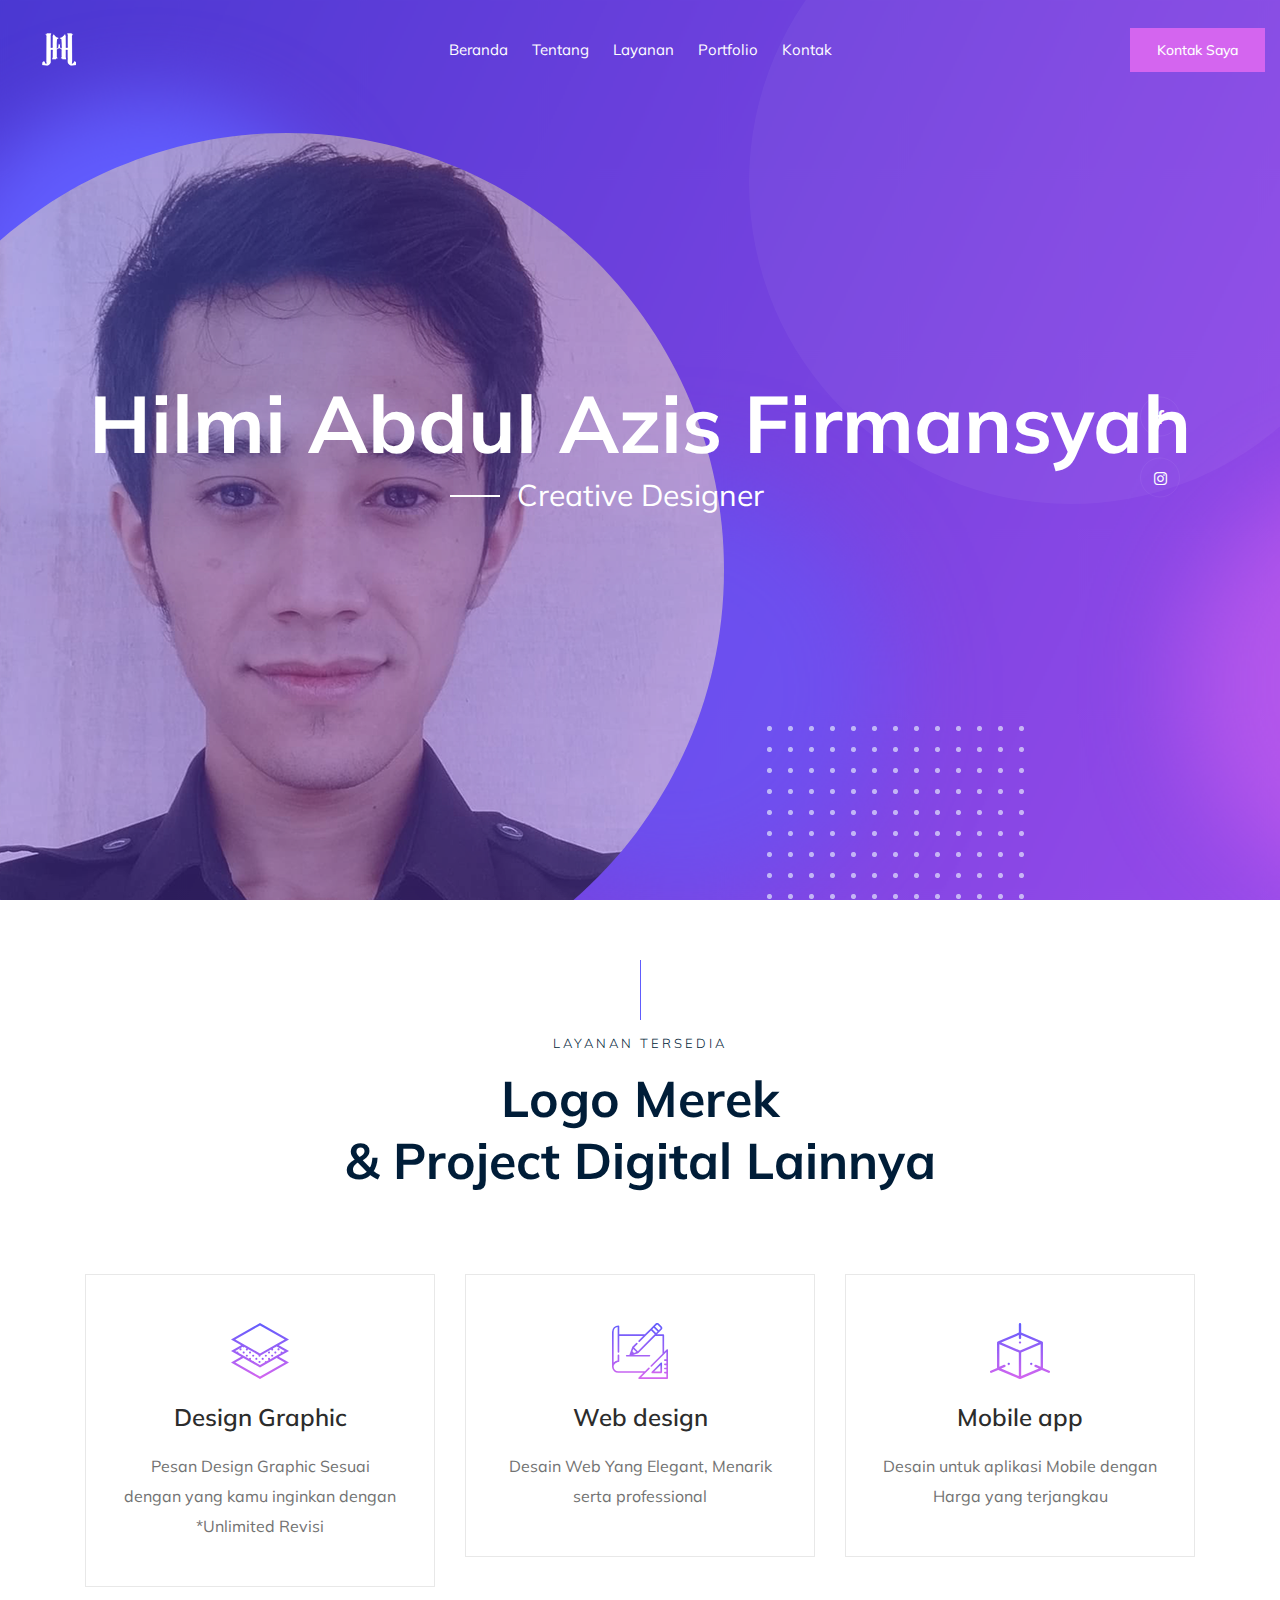
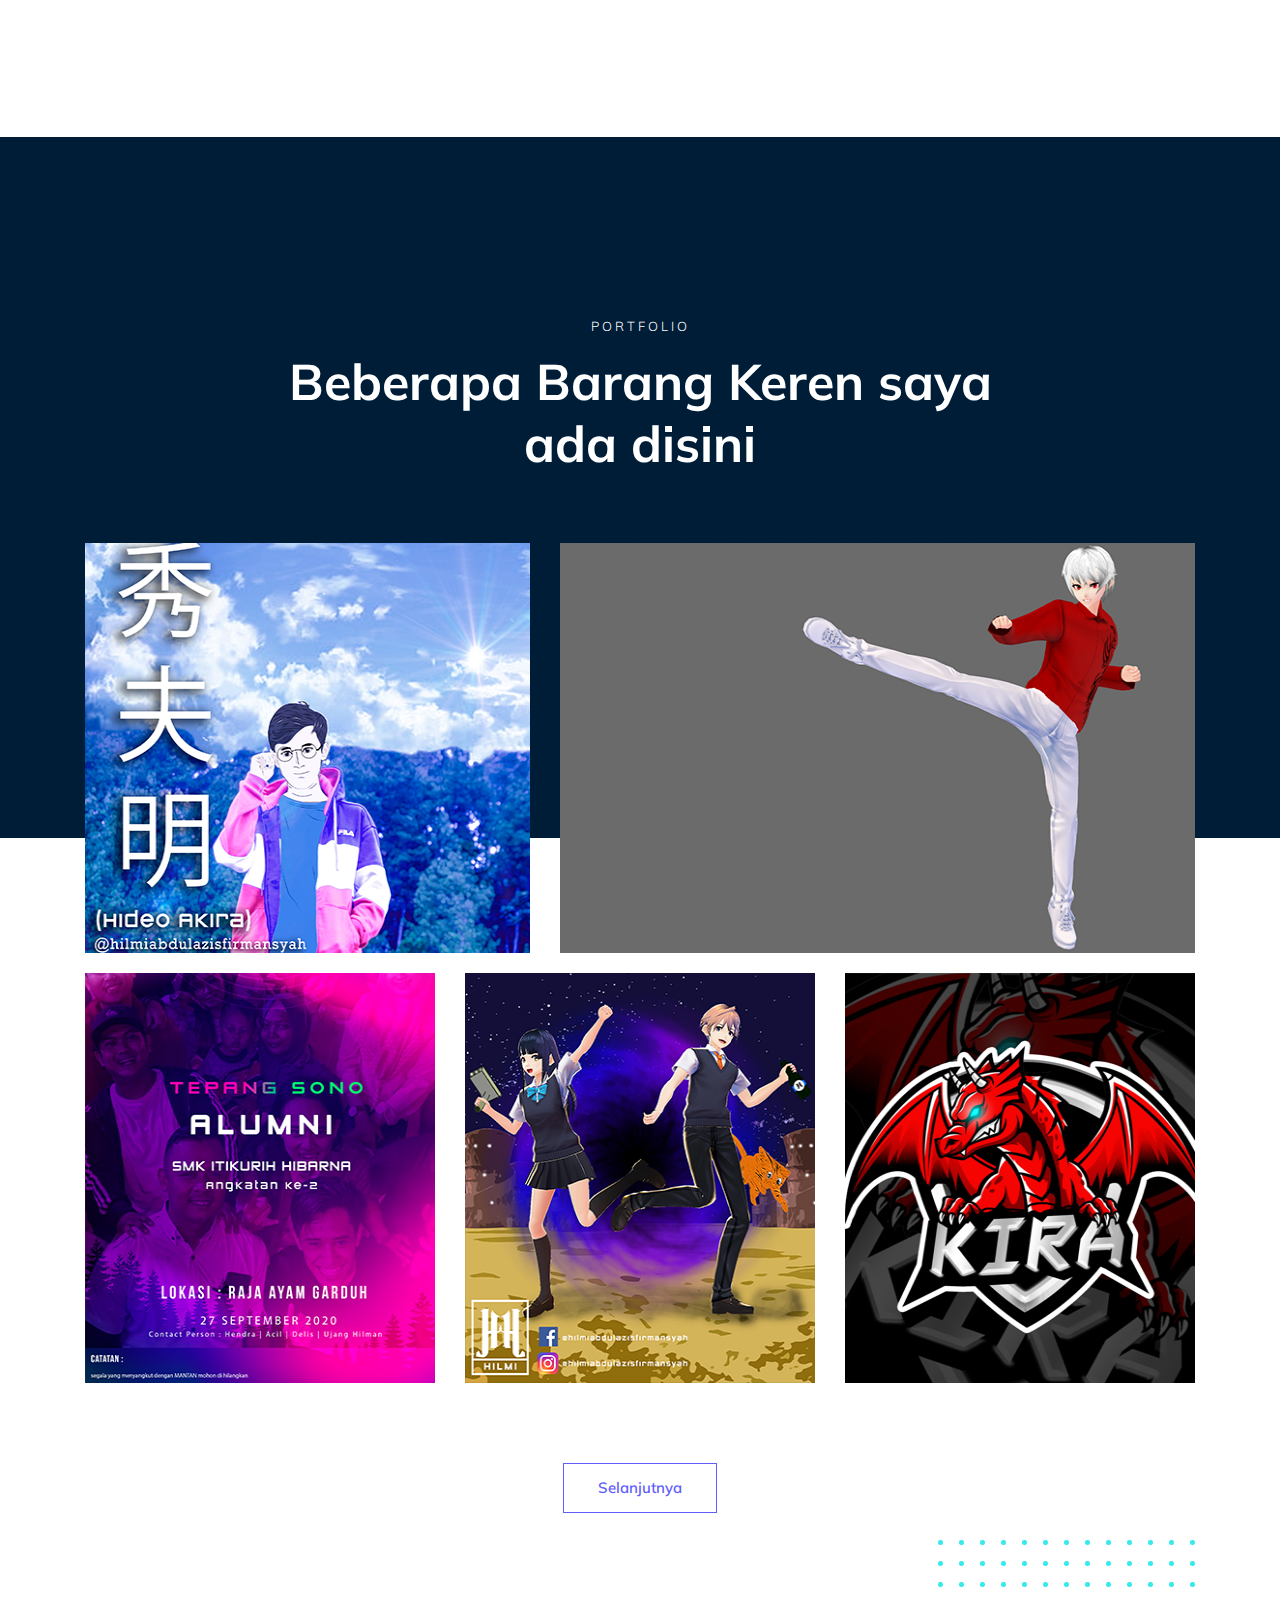
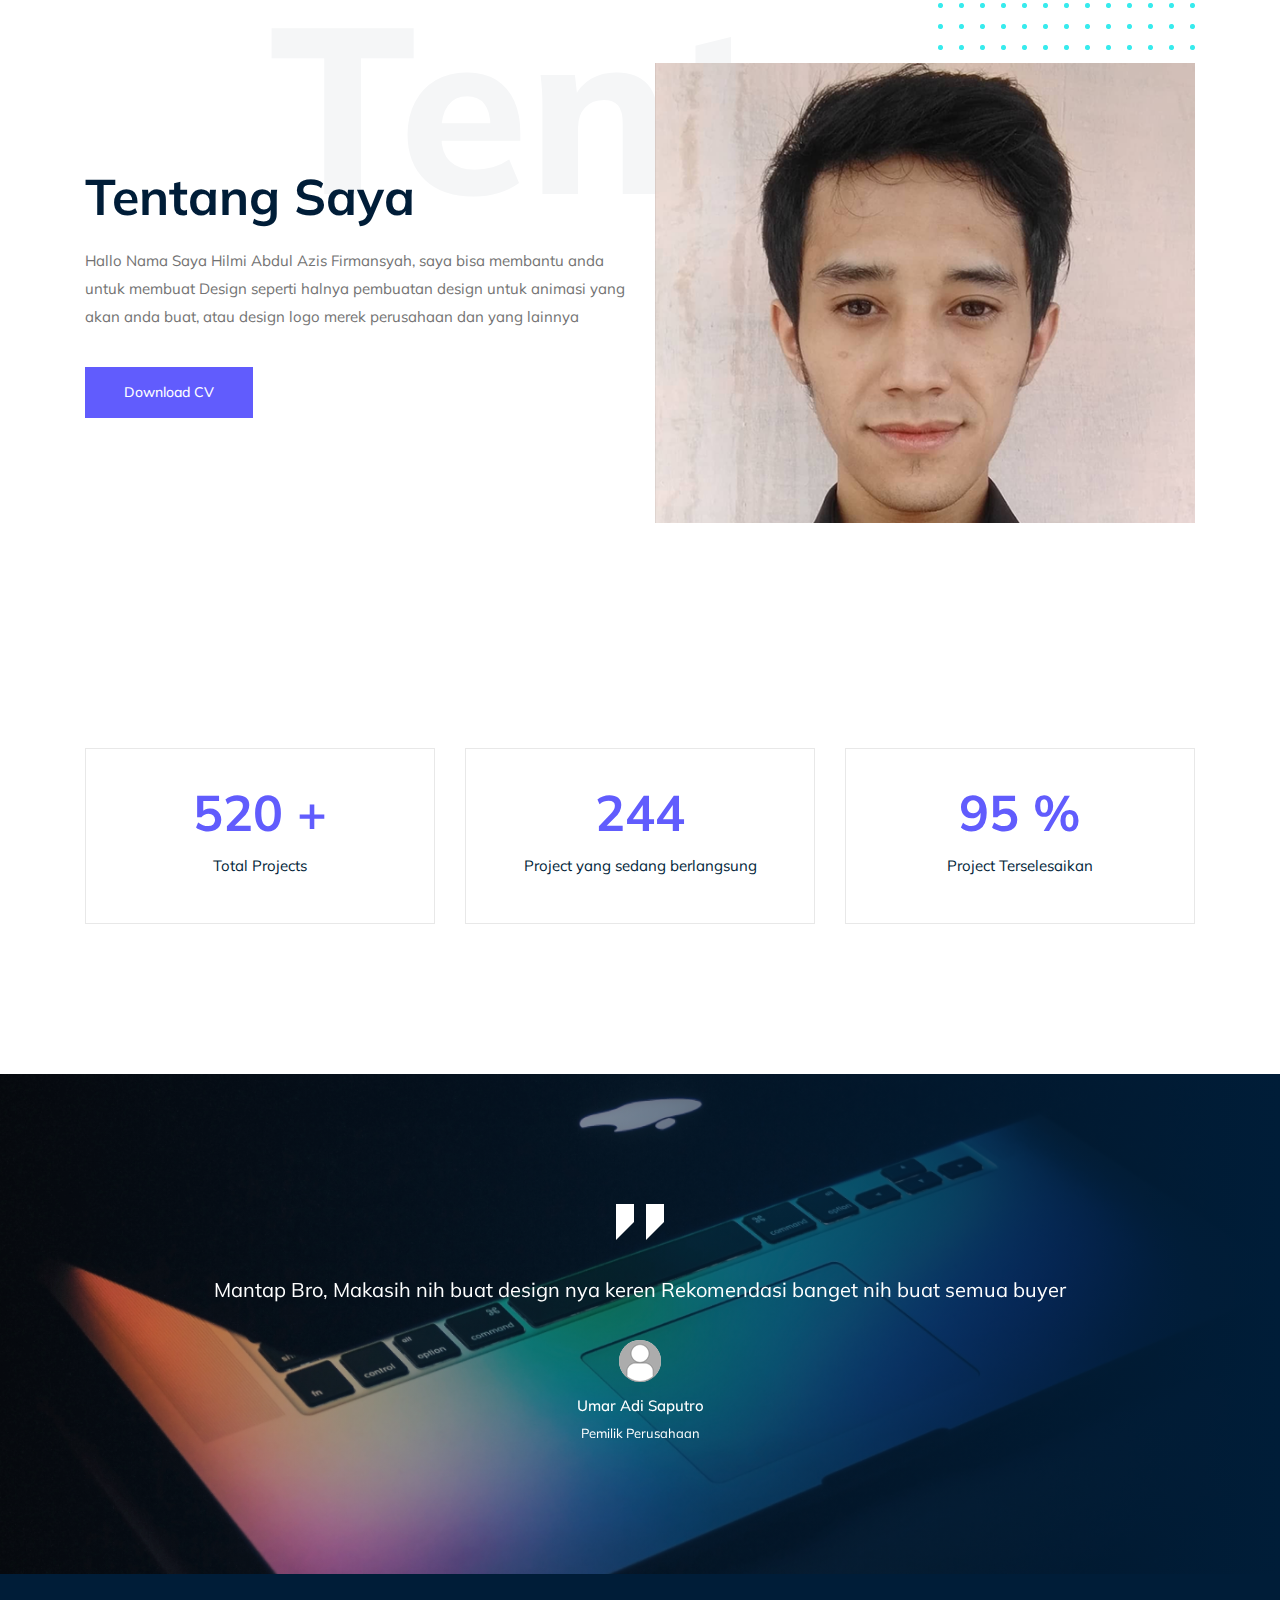
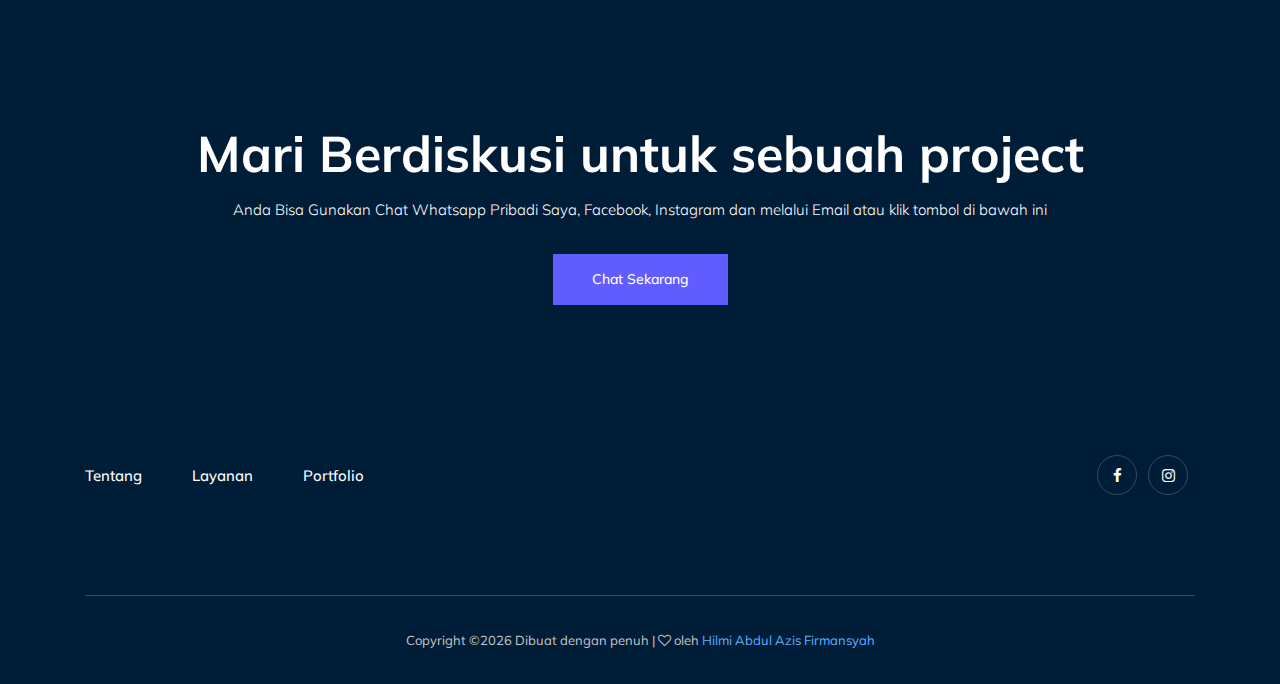
==== index.html @ 470430d3 "start" ====
<!doctype html>
<html class="no-js" lang="id">

<head>
    <meta charset="utf-8">
    <meta http-equiv="x-ua-compatible" content="ie=edge">
    <title>Hilmi Abdul Azis Firmansyah</title>
    <meta name="description" content="">
    <meta name="viewport" content="width=device-width, initial-scale=1">

    <!-- CSS here -->
    <link rel="stylesheet" href="css/bootstrap.min.css">
    <link rel="stylesheet" href="css/owl.carousel.min.css">
    <link rel="stylesheet" href="css/magnific-popup.css">
    <link rel="stylesheet" href="css/font-awesome.min.css">
    <link rel="stylesheet" href="css/themify-icons.css">
    <link rel="stylesheet" href="css/nice-select.css">
    <link rel="stylesheet" href="css/flaticon.css">
    <link rel="stylesheet" href="css/gijgo.css">
    <link rel="stylesheet" href="css/animate.min.css">
    <link rel="stylesheet" href="css/slick.css">
    <link rel="stylesheet" href="css/slicknav.css">
    <link rel="stylesheet" href="css/style.css">
    <!-- <link rel="stylesheet" href="css/responsive.css"> -->
</head>

<body>
    <!--[if lte IE 9]>
            <p class="browserupgrade">You are using an <strong>outdated</strong> browser. Please <a href="https://browsehappy.com/">upgrade your browser</a> to improve your experience and security.</p>
        <![endif]-->

    <!-- header-start -->
   
    <!-- header-end --> 
    <header>
        <div class="header-area ">
            <div id="sticky-header" class="main-header-area">
                <div class="container-fluid">
                    <div class="row align-items-center">
                        <div class="col-xl-3 col-lg-2">
                            <div class="logo">
                                <a href="index.html">
                                    <img src="img/logo.png" alt="">
                                </a>
                            </div>
                        </div>
                        <div class="col-xl-6 col-lg-7">
                            <div class="main-menu  d-none d-lg-block">
                                <nav>
                                    <ul id="navigation">
                                        <li><a class="active" href="index.html">Beranda</a></li>
                                        <li><a href="about.html">Tentang</a></li>
                                        <li><a href="services.html">Layanan</a></li>
                                        <li><a href="portfolio.html">Portfolio</a></li>
                                        <li><a href="contact.html">Kontak</a></li>
                                    </ul>
                                </nav>
                            </div>
                        </div>
                        <div class="col-xl-3 col-lg-3 d-none d-lg-block">
                            <div class="Appointment">
                                <div class="book_btn d-none d-lg-block">
                                    <a  href="https://wa.me/081214451827">Kontak Saya</a>
                                </div>
                            </div>
                        </div>
                        <div class="col-12">
                            <div class="mobile_menu d-block d-lg-none"></div>
                        </div>
                    </div>

                </div>
            </div>
        </div>
    </header>

    <!-- slider_area_start -->
    <div class="slider_area">
        <div class="single_slider  d-flex align-items-center slider_bg_1">
            <div class="shap_pattern d-none d-lg-block">
                <img src="img/about/grid.png" alt="">
            </div>
            <div class="social_links">
                <ul>
                    <li><a href="https://www.facebook.com/hilmiabdulazisfirmansyah"> <i class="fa fa-facebook"></i> </a></li>
                    <li><a href="https://www.instagram.com/hilmiabdulazisfirmansyah"> <i class="fa fa-instagram"></i> </a></li>
                </ul>
            </div>
            <div class="container">
                <div class="row align-items-center">
                    <div class="col-xl-12">
                        <div class="slider_text text-center">
                            <h3>
                                Hilmi Abdul Azis Firmansyah
                            </h3>
                            <span>Creative Designer</span>
                        </div>
                    </div>
                </div>
            </div>
        </div>
    </div>
    <!-- slider_area_end -->

    <!-- service_area  -->
    <div class="service_area">
        <div class="container">
            <div class="row">
                <div class="col-xl-12">
                    <div class="section_title text-center mb-65">
                        <span>Layanan Tersedia</span>
                        <h3>Logo Merek<br>
                                & Project Digital Lainnya</h3>
                    </div>
                </div>
            </div>
            <div class="row">
                <div class="col-xl-4 col-md-4">
                    <div class="single_service text-center">
                        <div class="icon">
                            <img src="img/svg_icon/1.svg" alt="">
                        </div>
                        <h3>Design Graphic</h3>
                        <p>Pesan Design Graphic Sesuai dengan yang kamu inginkan dengan *Unlimited Revisi</p>
                    </div>
                </div>
                <div class="col-xl-4 col-md-4">
                    <div class="single_service text-center">
                        <div class="icon">
                            <img src="img/svg_icon/2.svg" alt="">
                        </div>
                        <h3>Web design</h3>
                        <p>Desain Web Yang Elegant, Menarik serta professional</p>
                    </div>
                </div>
                <div class="col-xl-4 col-md-4">
                    <div class="single_service text-center">
                        <div class="icon">
                            <img src="img/svg_icon/3.svg" alt="">
                        </div>
                        <h3>Mobile app</h3>
                        <p>Desain untuk aplikasi Mobile dengan Harga yang terjangkau</p>
                    </div>
                </div>
            </div>
        </div>
    </div>
    <!--/ service_area  -->

    <!-- portfolio_area -->
    <div class="portfolio_area portfolio_bg_1">
        <div class="container">
            <div class="row">
                <div class="col-xl-12">
                    <div class="section_title white_text text-center">
                        <span>Portfolio</span>
                        <h3>Beberapa Barang Keren saya <br>
                                ada disini</h3>
                    </div>
                </div>
            </div>
        </div>
    </div>
    <!--/ portfolio_area -->

    <!-- portfolio_image_area  -->
    <div class="portfolio_image_area">
        <div class="container">
            <div class="row">
                <div class="col-xl-5 col-md-5">
                    <div class="single_Portfolio">
                        <div class="portfolio_thumb">
                            <img src="img/portfolio/1.png" alt="">
                        </div>
                        <a href="img/portfolio/1.png" class="popup popup-image"></a>
                        <div class="portfolio_hover">
                            <div class="title">
                                    <h3>Product Design</h3>
                            </div>
                        </div>
                    </div>
                </div>
                <div class="col-xl-7 col-md-7">
                    <div class="single_Portfolio">
                        <div class="portfolio_thumb">
                            <img src="img/portfolio/2.png" alt="">
                        </div>
                        <a href="img/portfolio/2.png" class="popup popup-image"></a>
                        <div class="portfolio_hover">
                            <div class="title">
                                    <h3>Product Design</h3>
                            </div>
                        </div>
                    </div>
                </div>
                <div class="col-xl-4 col-md-6 col-lg-4">
                    <div class="single_Portfolio">
                        <div class="portfolio_thumb">
                            <img src="img/portfolio/3.png" alt="">
                        </div>
                        <a href="img/portfolio/3.png" class="popup popup-image"></a>
                        <div class="portfolio_hover">
                            <div class="title">
                                    <h3>Product Design</h3>
                            </div>
                        </div>
                    </div>
                </div>
                <div class="col-xl-4 col-md-6 col-lg-4">
                    <div class="single_Portfolio">
                        <div class="portfolio_thumb">
                            <img src="img/portfolio/4.png" alt="">
                        </div>
                        <a href="img/portfolio/4.png" class="popup popup-image"></a>
                        <div class="portfolio_hover">
                            <div class="title">
                                    <h3>Product Design</h3>
                            </div>
                        </div>
                    </div>
                </div>
                <div class="col-xl-4 col-md-12 col-lg-4">
                    <div class="single_Portfolio">
                        <div class="portfolio_thumb">
                            <img src="img/portfolio/5.png" alt="">
                        </div>
                        <a href="img/portfolio/5.png" class="popup popup-image"></a>
                        <div class="portfolio_hover">
                            <div class="title">
                                    <h3>Product Design</h3>
                            </div>
                        </div>
                    </div>
                </div>
            </div>
            <div class="row">
                <div class="col-xl-12">
                    <div class="more_portfolio text-center">
                        <a class="line_btn" href="#">Selanjutnya</a>
                    </div>
                </div>
            </div>
        </div>
    </div>
    <!--/ portfolio_image_area  -->

    <!-- about_me  -->
    <div class="about_me">
        <div class="about_large_title d-none d-lg-block">
                Tentang
        </div>
        <div class="container">
            <div class="row align-items-center">
                <div class="col-xl-6 col-md-6">
                    <div class="about_e_details">
                        <h3>Tentang Saya</h3>
                        <p>Hallo Nama Saya Hilmi Abdul Azis Firmansyah, saya bisa membantu anda untuk membuat Design seperti halnya pembuatan design untuk animasi yang akan anda buat, atau design logo merek perusahaan dan yang lainnya</p>
                        <div class="download_cv">
                            <a class="boxed-btn3" href="#">Download CV</a>
                        </div>
                    </div>
                </div>
                <div class="col-xl-6 col-md-6">
                    <div class="about_img">
                        <div class="color_pattern d-none d-lg-block">
                            <img src="img/about/color_grid.png" alt="">
                        </div>
                        <div class="my_Pic">
                                <img src="img/about/about.png" alt="">
                        </div>
                    </div>
                </div>
            </div>
        </div>
    </div>
    <!--/ about_me  -->

    <div class="counter_area">
        <div class="container">
            <div class="row">
                <div class="col-xl-4 col-md-4">
                    <div class="single_counter text-center">
                        <h3>
                            <span class="counter" >520 </span><span>+</span>
                        </h3>
                        <p>Total Projects</p>
                    </div>
                </div>
                <div class="col-xl-4 col-md-4">
                    <div class="single_counter text-center">
                        <h3>
                            <span class="counter">244 </span>
                        </h3>
                        <p>Project yang sedang berlangsung</p>
                    </div>
                </div>
                <div class="col-xl-4 col-md-4">
                    <div class="single_counter text-center">
                        <h3>
                            <span class="counter" >95 </span> <span>%</span>
                        </h3>
                        <p>Project Terselesaikan</p>
                    </div>
                </div>
            </div>
        </div>
    </div>
    <!-- testimonial_area  -->
    <div class="testimonial_area ">
            <div class="container">
                <div class="row">
                    <div class="col-xl-12">
                        <div class="testmonial_active owl-carousel">
                            <div class="single_carousel">
                                    <div class="single_testmonial text-center">
                                            <div class="quote">
                                                <img src="img/testmonial/quote.svg" alt="">
                                            </div>
                                            <p>Mantap Bro, Makasih nih buat design nya keren<br> 
                                               Rekomendasi banget nih buat semua buyer<br></p>
                                            <div class="testmonial_author">
                                                <div class="thumb">
                                                        <img src="img/testmonial/thumb.png" alt="">
                                                </div>
                                                <h3>Umar Adi Saputro</h3>
                                                <span>Pemilik Perusahaan</span>
                                            </div>
                                        </div>
                            </div>
                            <div class="single_carousel">
                                    <div class="single_testmonial text-center">
                                            <div class="quote">
                                                <img src="img/testmonial/quote.svg" alt="">
                                            </div>
                                            <p>Nyesel gue baru tau lu<br> 
                                               Ternyata design nya bagus juga nanti gw order lagi bro<br></p>
                                            <div class="testmonial_author">
                                                <div class="thumb">
                                                        <img src="img/testmonial/thumb.png" alt="">
                                                </div>
                                                <h3>Insan Ardiana</h3>
                                                <span>Pemilik Perusahaan</span>
                                            </div>
                                        </div>
                            </div>
                            <div class="single_carousel">
                                    <div class="single_testmonial text-center">
                                            <div class="quote">
                                                <img src="img/testmonial/quote.svg" alt="">
                                            </div>
                                            <p>Bagus Banget Designnya<br> 
                                               Makasih ya, Rekomendasi banget buat buyer<br></p>
                                            <div class="testmonial_author">
                                                <div class="thumb">
                                                        <img src="img/testmonial/thumb.png" alt="">
                                                </div>
                                                <h3>Nelly Nella</h3>
                                                <span>Pemilik Perusahaan</span>
                                            </div>
                                        </div>
                            </div>
                        </div>
                    </div>
                </div>
            </div>
        </div>
        <!-- /testimonial_area  -->
    
    <div class="discuss_projects">
        <div class="container">
            <div class="row">
                <div class="col-xl-12">
                    <div class="project_text text-center">
                        <h3>Mari Berdiskusi untuk sebuah project</h3>
                        <p>Anda Bisa Gunakan Chat Whatsapp Pribadi Saya, Facebook, Instagram dan melalui Email atau klik tombol di bawah ini</p>
                        <a class="boxed-btn3" href="https://wa.me/081214451827">Chat Sekarang</a>
                    </div>
                </div>
            </div>
        </div>
    </div>

    <!-- footer start -->
  <footer class="footer">
        <div class="footer_top">
            <div class="container">
                <div class="row align-items-center">
                    <div class="col-xl-6 col-md-6">
                        <div class="menu_links">
                            <ul>
                                <li><a href="about.html">Tentang</a></li>
                                <li><a href="services.html">Layanan</a></li>
                                <li><a href="portfolio.html">Portfolio</a></li>
                            </ul>
                        </div>
                    </div>
                    <div class="col-xl-6 col-md-6">
                        <div class="socail_links">
                            <ul>
                                <li><a href="https://www.facebook.com/hilmiabdulazisfirmansyah"> <i class="fa fa-facebook"></i> </a></li>
                                <li><a href="https://www.instagram.com/hilmiabdulazisfirmansyah"> <i class="fa fa-instagram"></i> </a></li>
                            </ul>
                        </div>
                    </div>
                </div>
            </div>
        </div>
        <div class="copy-right_text">
            <div class="container">
                <div class="footer_border"></div>
                <div class="row">
                    <div class="col-xl-12">
                        <p class="copy_right text-center">
                           
Copyright &copy;<script>document.write(new Date().getFullYear());</script> Dibuat dengan penuh | <i class="fa fa-heart-o" aria-hidden="true"></i> oleh <a href="https://www.instagram.com/hilmiabdulazisfirmansyah" target="_blank">Hilmi Abdul Azis Firmansyah</a>
                        </p>
                    </div>
                </div>
            </div>
        </div>
    </footer>
    <!--/ footer end  -->

    <!-- JS here -->
    <script src="js/vendor/modernizr-3.5.0.min.js"></script>
    <script src="js/vendor/jquery-1.12.4.min.js"></script>
    <script src="js/popper.min.js"></script>
    <script src="js/bootstrap.min.js"></script>
    <script src="js/owl.carousel.min.js"></script>
    <script src="js/isotope.pkgd.min.js"></script>
    <script src="js/ajax-form.js"></script>
    <script src="js/waypoints.min.js"></script>
    <script src="js/jquery.counterup.min.js"></script>
    <script src="js/imagesloaded.pkgd.min.js"></script>
    <script src="js/scrollIt.js"></script>
    <script src="js/jquery.scrollUp.min.js"></script>
    <script src="js/wow.min.js"></script>
    <script src="js/nice-select.min.js"></script>
    <script src="js/jquery.slicknav.min.js"></script>
    <script src="js/jquery.magnific-popup.min.js"></script>
    <script src="js/plugins.js"></script>
    <script src="js/gijgo.min.js"></script>

    <!--contact js-->
    <script src="js/contact.js"></script>
    <script src="js/jquery.ajaxchimp.min.js"></script>
    <script src="js/jquery.form.js"></script>
    <script src="js/jquery.validate.min.js"></script>
    <script src="js/mail-script.js"></script>

    <script src="js/main.js"></script>
</body>

</html>
---- css/themify-icons.css ----
@font-face {
	font-family: 'themify';
	src:url('../fonts/themify.eot?-fvbane');
	src:url('../fonts/themify.eot?#iefix-fvbane') format('embedded-opentype'),
		url('../fonts/themify.woff?-fvbane') format('woff'),
		url('../fonts/themify.ttf?-fvbane') format('truetype'),
		url('../fonts/themify.svg?-fvbane#themify') format('svg');
	font-weight: normal;
	font-style: normal;
}

[class^="ti-"], [class*=" ti-"] {
	font-family: 'themify';
	/* speak: none; */
	font-style: normal;
	font-weight: normal;
	font-variant: normal;
	text-transform: none;
	line-height: 1;

	/* Better Font Rendering =========== */
	-webkit-font-smoothing: antialiased;
	-moz-osx-font-smoothing: grayscale;
}

.ti-wand:before {
	content: "\e600";
}
.ti-volume:before {
	content: "\e601";
}
.ti-user:before {
	content: "\e602";
}
.ti-unlock:before {
	content: "\e603";
}
.ti-unlink:before {
	content: "\e604";
}
.ti-trash:before {
	content: "\e605";
}
.ti-thought:before {
	content: "\e606";
}
.ti-target:before {
	content: "\e607";
}
.ti-tag:before {
	content: "\e608";
}
.ti-tablet:before {
	content: "\e609";
}
.ti-star:before {
	content: "\e60a";
}
.ti-spray:before {
	content: "\e60b";
}
.ti-signal:before {
	content: "\e60c";
}
.ti-shopping-cart:before {
	content: "\e60d";
}
.ti-shopping-cart-full:before {
	content: "\e60e";
}
.ti-settings:before {
	content: "\e60f";
}
.ti-search:before {
	content: "\e610";
}
.ti-zoom-in:before {
	content: "\e611";
}
.ti-zoom-out:before {
	content: "\e612";
}
.ti-cut:before {
	content: "\e613";
}
.ti-ruler:before {
	content: "\e614";
}
.ti-ruler-pencil:before {
	content: "\e615";
}
.ti-ruler-alt:before {
	content: "\e616";
}
.ti-bookmark:before {
	content: "\e617";
}
.ti-bookmark-alt:before {
	content: "\e618";
}
.ti-reload:before {
	content: "\e619";
}
.ti-plus:before {
	content: "\e61a";
}
.ti-pin:before {
	content: "\e61b";
}
.ti-pencil:before {
	content: "\e61c";
}
.ti-pencil-alt:before {
	content: "\e61d";
}
.ti-paint-roller:before {
	content: "\e61e";
}
.ti-paint-bucket:before {
	content: "\e61f";
}
.ti-na:before {
	content: "\e620";
}
.ti-mobile:before {
	content: "\e621";
}
.ti-minus:before {
	content: "\e622";
}
.ti-medall:before {
	content: "\e623";
}
.ti-medall-alt:before {
	content: "\e624";
}
.ti-marker:before {
	content: "\e625";
}
.ti-marker-alt:before {
	content: "\e626";
}
.ti-arrow-up:before {
	content: "\e627";
}
.ti-arrow-right:before {
	content: "\e628";
}
.ti-arrow-left:before {
	content: "\e629";
}
.ti-arrow-down:before {
	content: "\e62a";
}
.ti-lock:before {
	content: "\e62b";
}
.ti-location-arrow:before {
	content: "\e62c";
}
.ti-link:before {
	content: "\e62d";
}
.ti-layout:before {
	content: "\e62e";
}
.ti-layers:before {
	content: "\e62f";
}
.ti-layers-alt:before {
	content: "\e630";
}
.ti-key:before {
	content: "\e631";
}
.ti-import:before {
	content: "\e632";
}
.ti-image:before {
	content: "\e633";
}
.ti-heart:before {
	content: "\e634";
}
.ti-heart-broken:before {
	content: "\e635";
}
.ti-hand-stop:before {
	content: "\e636";
}
.ti-hand-open:before {
	content: "\e637";
}
.ti-hand-drag:before {
	content: "\e638";
}
.ti-folder:before {
	content: "\e639";
}
.ti-flag:before {
	content: "\e63a";
}
.ti-flag-alt:before {
	content: "\e63b";
}
.ti-flag-alt-2:before {
	content: "\e63c";
}
.ti-eye:before {
	content: "\e63d";
}
.ti-export:before {
	content: "\e63e";
}
.ti-exchange-vertical:before {
	content: "\e63f";
}
.ti-desktop:before {
	content: "\e640";
}
.ti-cup:before {
	content: "\e641";
}
.ti-crown:before {
	content: "\e642";
}
.ti-comments:before {
	content: "\e643";
}
.ti-comment:before {
	content: "\e644";
}
.ti-comment-alt:before {
	content: "\e645";
}
.ti-close:before {
	content: "\e646";
}
.ti-clip:before {
	content: "\e647";
}
.ti-angle-up:before {
	content: "\e648";
}
.ti-angle-right:before {
	content: "\e649";
}
.ti-angle-left:before {
	content: "\e64a";
}
.ti-angle-down:before {
	content: "\e64b";
}
.ti-check:before {
	content: "\e64c";
}
.ti-check-box:before {
	content: "\e64d";
}
.ti-camera:before {
	content: "\e64e";
}
.ti-announcement:before {
	content: "\e64f";
}
.ti-brush:before {
	content: "\e650";
}
.ti-briefcase:before {
	content: "\e651";
}
.ti-bolt:before {
	content: "\e652";
}
.ti-bolt-alt:before {
	content: "\e653";
}
.ti-blackboard:before {
	content: "\e654";
}
.ti-bag:before {
	content: "\e655";
}
.ti-move:before {
	content: "\e656";
}
.ti-arrows-vertical:before {
	content: "\e657";
}
.ti-arrows-horizontal:before {
	content: "\e658";
}
.ti-fullscreen:before {
	content: "\e659";
}
.ti-arrow-top-right:before {
	content: "\e65a";
}
.ti-arrow-top-left:before {
	content: "\e65b";
}
.ti-arrow-circle-up:before {
	content: "\e65c";
}
.ti-arrow-circle-right:before {
	content: "\e65d";
}
.ti-arrow-circle-left:before {
	content: "\e65e";
}
.ti-arrow-circle-down:before {
	content: "\e65f";
}
.ti-angle-double-up:before {
	content: "\e660";
}
.ti-angle-double-right:before {
	content: "\e661";
}
.ti-angle-double-left:before {
	content: "\e662";
}
.ti-angle-double-down:before {
	content: "\e663";
}
.ti-zip:before {
	content: "\e664";
}
.ti-world:before {
	content: "\e665";
}
.ti-wheelchair:before {
	content: "\e666";
}
.ti-view-list:before {
	content: "\e667";
}
.ti-view-list-alt:before {
	content: "\e668";
}
.ti-view-grid:before {
	content: "\e669";
}
.ti-uppercase:before {
	content: "\e66a";
}
.ti-upload:before {
	content: "\e66b";
}
.ti-underline:before {
	content: "\e66c";
}
.ti-truck:before {
	content: "\e66d";
}
.ti-timer:before {
	content: "\e66e";
}
.ti-ticket:before {
	content: "\e66f";
}
.ti-thumb-up:before {
	content: "\e670";
}
.ti-thumb-down:before {
	content: "\e671";
}
.ti-text:before {
	content: "\e672";
}
.ti-stats-up:before {
	content: "\e673";
}
.ti-stats-down:before {
	content: "\e674";
}
.ti-split-v:before {
	content: "\e675";
}
.ti-split-h:before {
	content: "\e676";
}
.ti-smallcap:before {
	content: "\e677";
}
.ti-shine:before {
	content: "\e678";
}
.ti-shift-right:before {
	content: "\e679";
}
.ti-shift-left:before {
	content: "\e67a";
}
.ti-shield:before {
	content: "\e67b";
}
.ti-notepad:before {
	content: "\e67c";
}
.ti-server:before {
	content: "\e67d";
}
.ti-quote-right:before {
	content: "\e67e";
}
.ti-quote-left:before {
	content: "\e67f";
}
.ti-pulse:before {
	content: "\e680";
}
.ti-printer:before {
	content: "\e681";
}
.ti-power-off:before {
	content: "\e682";
}
.ti-plug:before {
	content: "\e683";
}
.ti-pie-chart:before {
	content: "\e684";
}
.ti-paragraph:before {
	content: "\e685";
}
.ti-panel:before {
	content: "\e686";
}
.ti-package:before {
	content: "\e687";
}
.ti-music:before {
	content: "\e688";
}
.ti-music-alt:before {
	content: "\e689";
}
.ti-mouse:before {
	content: "\e68a";
}
.ti-mouse-alt:before {
	content: "\e68b";
}
.ti-money:before {
	content: "\e68c";
}
.ti-microphone:before {
	content: "\e68d";
}
.ti-menu:before {
	content: "\e68e";
}
.ti-menu-alt:before {
	content: "\e68f";
}
.ti-map:before {
	content: "\e690";
}
.ti-map-alt:before {
	content: "\e691";
}
.ti-loop:before {
	content: "\e692";
}
.ti-location-pin:before {
	content: "\e693";
}
.ti-list:before {
	content: "\e694";
}
.ti-light-bulb:before {
	content: "\e695";
}
.ti-Italic:before {
	content: "\e696";
}
.ti-info:before {
	content: "\e697";
}
.ti-infinite:before {
	content: "\e698";
}
.ti-id-badge:before {
	content: "\e699";
}
.ti-hummer:before {
	content: "\e69a";
}
.ti-home:before {
	content: "\e69b";
}
.ti-help:before {
	content: "\e69c";
}
.ti-headphone:before {
	content: "\e69d";
}
.ti-harddrives:before {
	content: "\e69e";
}
.ti-harddrive:before {
	content: "\e69f";
}
.ti-gift:before {
	content: "\e6a0";
}
.ti-game:before {
	content: "\e6a1";
}
.ti-filter:before {
	content: "\e6a2";
}
.ti-files:before {
	content: "\e6a3";
}
.ti-file:before {
	content: "\e6a4";
}
.ti-eraser:before {
	content: "\e6a5";
}
.ti-envelope:before {
	content: "\e6a6";
}
.ti-download:before {
	content: "\e6a7";
}
.ti-direction:before {
	content: "\e6a8";
}
.ti-direction-alt:before {
	content: "\e6a9";
}
.ti-dashboard:before {
	content: "\e6aa";
}
.ti-control-stop:before {
	content: "\e6ab";
}
.ti-control-shuffle:before {
	content: "\e6ac";
}
.ti-control-play:before {
	content: "\e6ad";
}
.ti-control-pause:before {
	content: "\e6ae";
}
.ti-control-forward:before {
	content: "\e6af";
}
.ti-control-backward:before {
	content: "\e6b0";
}
.ti-cloud:before {
	content: "\e6b1";
}
.ti-cloud-up:before {
	content: "\e6b2";
}
.ti-cloud-down:before {
	content: "\e6b3";
}
.ti-clipboard:before {
	content: "\e6b4";
}
.ti-car:before {
	content: "\e6b5";
}
.ti-calendar:before {
	content: "\e6b6";
}
.ti-book:before {
	content: "\e6b7";
}
.ti-bell:before {
	content: "\e6b8";
}
.ti-basketball:before {
	content: "\e6b9";
}
.ti-bar-chart:before {
	content: "\e6ba";
}
.ti-bar-chart-alt:before {
	content: "\e6bb";
}
.ti-back-right:before {
	content: "\e6bc";
}
.ti-back-left:before {
	content: "\e6bd";
}
.ti-arrows-corner:before {
	content: "\e6be";
}
.ti-archive:before {
	content: "\e6bf";
}
.ti-anchor:before {
	content: "\e6c0";
}
.ti-align-right:before {
	content: "\e6c1";
}
.ti-align-left:before {
	content: "\e6c2";
}
.ti-align-justify:before {
	content: "\e6c3";
}
.ti-align-center:before {
	content: "\e6c4";
}
.ti-alert:before {
	content: "\e6c5";
}
.ti-alarm-clock:before {
	content: "\e6c6";
}
.ti-agenda:before {
	content: "\e6c7";
}
.ti-write:before {
	content: "\e6c8";
}
.ti-window:before {
	content: "\e6c9";
}
.ti-widgetized:before {
	content: "\e6ca";
}
.ti-widget:before {
	content: "\e6cb";
}
.ti-widget-alt:before {
	content: "\e6cc";
}
.ti-wallet:before {
	content: "\e6cd";
}
.ti-video-clapper:before {
	content: "\e6ce";
}
.ti-video-camera:before {
	content: "\e6cf";
}
.ti-vector:before {
	content: "\e6d0";
}
.ti-themify-logo:before {
	content: "\e6d1";
}
.ti-themify-favicon:before {
	content: "\e6d2";
}
.ti-themify-favicon-alt:before {
	content: "\e6d3";
}
.ti-support:before {
	content: "\e6d4";
}
.ti-stamp:before {
	content: "\e6d5";
}
.ti-split-v-alt:before {
	content: "\e6d6";
}
.ti-slice:before {
	content: "\e6d7";
}
.ti-shortcode:before {
	content: "\e6d8";
}
.ti-shift-right-alt:before {
	content: "\e6d9";
}
.ti-shift-left-alt:before {
	content: "\e6da";
}
.ti-ruler-alt-2:before {
	content: "\e6db";
}
.ti-receipt:before {
	content: "\e6dc";
}
.ti-pin2:before {
	content: "\e6dd";
}
.ti-pin-alt:before {
	content: "\e6de";
}
.ti-pencil-alt2:before {
	content: "\e6df";
}
.ti-palette:before {
	content: "\e6e0";
}
.ti-more:before {
	content: "\e6e1";
}
.ti-more-alt:before {
	content: "\e6e2";
}
.ti-microphone-alt:before {
	content: "\e6e3";
}
.ti-magnet:before {
	content: "\e6e4";
}
.ti-line-double:before {
	content: "\e6e5";
}
.ti-line-dotted:before {
	content: "\e6e6";
}
.ti-line-dashed:before {
	content: "\e6e7";
}
.ti-layout-width-full:before {
	content: "\e6e8";
}
.ti-layout-width-default:before {
	content: "\e6e9";
}
.ti-layout-width-default-alt:before {
	content: "\e6ea";
}
.ti-layout-tab:before {
	content: "\e6eb";
}
.ti-layout-tab-window:before {
	content: "\e6ec";
}
.ti-layout-tab-v:before {
	content: "\e6ed";
}
.ti-layout-tab-min:before {
	content: "\e6ee";
}
.ti-layout-slider:before {
	content: "\e6ef";
}
.ti-layout-slider-alt:before {
	content: "\e6f0";
}
.ti-layout-sidebar-right:before {
	content: "\e6f1";
}
.ti-layout-sidebar-none:before {
	content: "\e6f2";
}
.ti-layout-sidebar-left:before {
	content: "\e6f3";
}
.ti-layout-placeholder:before {
	content: "\e6f4";
}
.ti-layout-menu:before {
	content: "\e6f5";
}
.ti-layout-menu-v:before {
	content: "\e6f6";
}
.ti-layout-menu-separated:before {
	content: "\e6f7";
}
.ti-layout-menu-full:before {
	content: "\e6f8";
}
.ti-layout-media-right-alt:before {
	content: "\e6f9";
}
.ti-layout-media-right:before {
	content: "\e6fa";
}
.ti-layout-media-overlay:before {
	content: "\e6fb";
}
.ti-layout-media-overlay-alt:before {
	content: "\e6fc";
}
.ti-layout-media-overlay-alt-2:before {
	content: "\e6fd";
}
.ti-layout-media-left-alt:before {
	content: "\e6fe";
}
.ti-layout-media-left:before {
	content: "\e6ff";
}
.ti-layout-media-center-alt:before {
	content: "\e700";
}
.ti-layout-media-center:before {
	content: "\e701";
}
.ti-layout-list-thumb:before {
	content: "\e702";
}
.ti-layout-list-thumb-alt:before {
	content: "\e703";
}
.ti-layout-list-post:before {
	content: "\e704";
}
.ti-layout-list-large-image:before {
	content: "\e705";
}
.ti-layout-line-solid:before {
	content: "\e706";
}
.ti-layout-grid4:before {
	content: "\e707";
}
.ti-layout-grid3:before {
	content: "\e708";
}
.ti-layout-grid2:before {
	content: "\e709";
}
.ti-layout-grid2-thumb:before {
	content: "\e70a";
}
.ti-layout-cta-right:before {
	content: "\e70b";
}
.ti-layout-cta-left:before {
	content: "\e70c";
}
.ti-layout-cta-center:before {
	content: "\e70d";
}
.ti-layout-cta-btn-right:before {
	content: "\e70e";
}
.ti-layout-cta-btn-left:before {
	content: "\e70f";
}
.ti-layout-column4:before {
	content: "\e710";
}
.ti-layout-column3:before {
	content: "\e711";
}
.ti-layout-column2:before {
	content: "\e712";
}
.ti-layout-accordion-separated:before {
	content: "\e713";
}
.ti-layout-accordion-merged:before {
	content: "\e714";
}
.ti-layout-accordion-list:before {
	content: "\e715";
}
.ti-ink-pen:before {
	content: "\e716";
}
.ti-info-alt:before {
	content: "\e717";
}
.ti-help-alt:before {
	content: "\e718";
}
.ti-headphone-alt:before {
	content: "\e719";
}
.ti-hand-point-up:before {
	content: "\e71a";
}
.ti-hand-point-right:before {
	content: "\e71b";
}
.ti-hand-point-left:before {
	content: "\e71c";
}
.ti-hand-point-down:before {
	content: "\e71d";
}
.ti-gallery:before {
	content: "\e71e";
}
.ti-face-smile:before {
	content: "\e71f";
}
.ti-face-sad:before {
	content: "\e720";
}
.ti-credit-card:before {
	content: "\e721";
}
.ti-control-skip-forward:before {
	content: "\e722";
}
.ti-control-skip-backward:before {
	content: "\e723";
}
.ti-control-record:before {
	content: "\e724";
}
.ti-control-eject:before {
	content: "\e725";
}
.ti-comments-smiley:before {
	content: "\e726";
}
.ti-brush-alt:before {
	content: "\e727";
}
.ti-youtube:before {
	content: "\e728";
}
.ti-vimeo:before {
	content: "\e729";
}
.ti-twitter:before {
	content: "\e72a";
}
.ti-time:before {
	content: "\e72b";
}
.ti-tumblr:before {
	content: "\e72c";
}
.ti-skype:before {
	content: "\e72d";
}
.ti-share:before {
	content: "\e72e";
}
.ti-share-alt:before {
	content: "\e72f";
}
.ti-rocket:before {
	content: "\e730";
}
.ti-pinterest:before {
	content: "\e731";
}
.ti-new-window:before {
	content: "\e732";
}
.ti-microsoft:before {
	content: "\e733";
}
.ti-list-ol:before {
	content: "\e734";
}
.ti-linkedin:before {
	content: "\e735";
}
.ti-layout-sidebar-2:before {
	content: "\e736";
}
.ti-layout-grid4-alt:before {
	content: "\e737";
}
.ti-layout-grid3-alt:before {
	content: "\e738";
}
.ti-layout-grid2-alt:before {
	content: "\e739";
}
.ti-layout-column4-alt:before {
	content: "\e73a";
}
.ti-layout-column3-alt:before {
	content: "\e73b";
}
.ti-layout-column2-alt:before {
	content: "\e73c";
}
.ti-instagram:before {
	content: "\e73d";
}
.ti-google:before {
	content: "\e73e";
}
.ti-github:before {
	content: "\e73f";
}
.ti-flickr:before {
	content: "\e740";
}
.ti-facebook:before {
	content: "\e741";
}
.ti-dropbox:before {
	content: "\e742";
}
.ti-dribbble:before {
	content: "\e743";
}
.ti-apple:before {
	content: "\e744";
}
.ti-android:before {
	content: "\e745";
}
.ti-save:before {
	content: "\e746";
}
.ti-save-alt:before {
	content: "\e747";
}
.ti-yahoo:before {
	content: "\e748";
}
.ti-wordpress:before {
	content: "\e749";
}
.ti-vimeo-alt:before {
	content: "\e74a";
}
.ti-twitter-alt:before {
	content: "\e74b";
}
.ti-tumblr-alt:before {
	content: "\e74c";
}
.ti-trello:before {
	content: "\e74d";
}
.ti-stack-overflow:before {
	content: "\e74e";
}
.ti-soundcloud:before {
	content: "\e74f";
}
.ti-sharethis:before {
	content: "\e750";
}
.ti-sharethis-alt:before {
	content: "\e751";
}
.ti-reddit:before {
	content: "\e752";
}
.ti-pinterest-alt:before {
	content: "\e753";
}
.ti-microsoft-alt:before {
	content: "\e754";
}
.ti-linux:before {
	content: "\e755";
}
.ti-jsfiddle:before {
	content: "\e756";
}
.ti-joomla:before {
	content: "\e757";
}
.ti-html5:before {
	content: "\e758";
}
.ti-flickr-alt:before {
	content: "\e759";
}
.ti-email:before {
	content: "\e75a";
}
.ti-drupal:before {
	content: "\e75b";
}
.ti-dropbox-alt:before {
	content: "\e75c";
}
.ti-css3:before {
	content: "\e75d";
}
.ti-rss:before {
	content: "\e75e";
}
.ti-rss-alt:before {
	content: "\e75f";
}
---- css/nice-select.css ----
.nice-select {
  -webkit-tap-highlight-color: transparent;
  background-color: #fff;
  border-radius: 5px;
  border: solid 1px #e8e8e8;
  box-sizing: border-box;
  clear: both;
  cursor: pointer;
  display: block;
  float: left;
  font-family: inherit;
  font-size: 14px;
  font-weight: normal;
  height: 42px;
  line-height: 40px;
  outline: none;
  padding-left: 18px;
  padding-right: 30px;
  position: relative;
  text-align: left !important;
  -webkit-transition: all 0.2s ease-in-out;
  transition: all 0.2s ease-in-out;
  -webkit-user-select: none;
     -moz-user-select: none;
      -ms-user-select: none;
          user-select: none;
  white-space: nowrap;
  width: auto; }
  .nice-select:hover {
    border-color: #dbdbdb; }
  .nice-select:active, .nice-select.open, .nice-select:focus {
    border-color: #999; }


  .nice-select.disabled {
    border-color: #ededed;
    color: #999;
    pointer-events: none; }
    .nice-select.disabled:after {
      border-color: #cccccc; }
  .nice-select.wide {
    width: 100%; }
    .nice-select.wide .list {
      left: 0 !important;
      right: 0 !important; }
  .nice-select.right {
    float: right; }
    .nice-select.right .list {
      left: auto;
      right: 0; }
  .nice-select.small {
    font-size: 12px;
    height: 36px;
    line-height: 34px; }
    .nice-select.small:after {
      height: 4px;
      width: 4px; }
    .nice-select.small .option {
      line-height: 34px;
      min-height: 34px; }
  .nice-select .list {
    background-color: #fff;
    border-radius: 5px;
    box-shadow: 0 0 0 1px rgba(68, 68, 68, 0.11);
    box-sizing: border-box;
    margin-top: 4px;
    opacity: 0;
    overflow: hidden;
    padding: 0;
    pointer-events: none;
    position: absolute;
    top: 100%;
    left: 0;
    -webkit-transform-origin: 50% 0;
        -ms-transform-origin: 50% 0;
            transform-origin: 50% 0;
    -webkit-transform: scale(0.75) translateY(-21px);
        -ms-transform: scale(0.75) translateY(-21px);
            transform: scale(0.75) translateY(-21px);
    -webkit-transition: all 0.2s cubic-bezier(0.5, 0, 0, 1.25), opacity 0.15s ease-out;
    transition: all 0.2s cubic-bezier(0.5, 0, 0, 1.25), opacity 0.15s ease-out;
    z-index: 9; }
    .nice-select .list:hover .option:not(:hover) {
      background-color: transparent !important; }
  .nice-select .option {
    cursor: pointer;
    font-weight: 400;
    line-height: 40px;
    list-style: none;
    min-height: 40px;
    outline: none;
    padding-left: 18px;
    padding-right: 29px;
    text-align: left;
    -webkit-transition: all 0.2s;
    transition: all 0.2s; }
    .nice-select .option:hover, .nice-select .option.focus, .nice-select .option.selected.focus {
      background-color: #f6f6f6; }
    .nice-select .option.selected {
      font-weight: bold; }
    .nice-select .option.disabled {
      background-color: transparent;
      color: #999;
      cursor: default; }

.no-csspointerevents .nice-select .list {
  display: none; }

.no-csspointerevents .nice-select.open .list {
  display: block; }





  /* ,,,,,,,,,,,,,,,, */


  .nice-select:after {
    content: "\e64b";
    display: block;
    height: 5px;
    margin-top: -5px;
    pointer-events: none;
    position: absolute;
    right: 30px;
    top: 8px;
    transition: all 0.15s ease-in-out;
    width: 5px;
    font-family: 'themify';
    color: #ddd; }

    .nice-select.open:after {
 }
    .nice-select.open .list {
      opacity: 1;
      pointer-events: auto;
      -webkit-transform: scale(1) translateY(0);
          -ms-transform: scale(1) translateY(0);
              transform: scale(1) translateY(0); }
---- css/flaticon.css ----
/*
  	Flaticon icon font: Flaticon
  	Creation date: 07/09/2019 08:07
  	*/

	  @font-face {
		font-family: "Flaticon";
		src: url("../fonts/Flaticon.eot");
		src: url("../fonts/Flaticon.eot");
		src: url("../fonts/Flaticon.eot?#iefix") format("embedded-opentype"),
			 url("../fonts/Flaticon.woff2") format("woff2"),
			 url("../fonts/Flaticon.woff") format("woff"),
			 url("../fonts/Flaticon.ttf") format("truetype"),
			 url("../fonts/Flaticon.svg#Flaticon") format("svg");
		font-weight: normal;
		font-style: normal;
	  }
	  
	  @media screen and (-webkit-min-device-pixel-ratio:0) {
		@font-face {
		  font-family: "Flaticon";
		  src: url("./Flaticon.svg#Flaticon") format("svg");
		}
	  }
	  
	  [class^="flaticon-"]:before, [class*=" flaticon-"]:before,
	  [class^="flaticon-"]:after, [class*=" flaticon-"]:after {   
		font-family: Flaticon;
			  font-size: 20px;
	  font-style: normal;
	  margin-left: 20px;
	  }
	  
	.flaticon-legal-paper:before {
		content: "\e001";
	}
	.flaticon-case:before {
		content: "\e002";
	}
	.flaticon-survey:before {
		content: "\e003";
	}
	.flaticon-bar-chart:before {
		content: "\e004";
	}
	.flaticon-controls:before {
		content: "\e005";
	}
	.flaticon-puzzle:before {
		content: "\e006";
	}
	.flaticon-right:before {
		content: "\e007";
	}
---- css/gijgo.css ----
.gj-button {
    background-color: #f5f5f5;
    border: 1px solid #ddd;
    color: #000;
    border-radius: 3px;
    padding: 6px 10px;
    cursor: pointer;
}

.gj-unselectable {
    -webkit-touch-callout: none;
    -webkit-user-select: none;
    -khtml-user-select: none;
    -moz-user-select: none;
    -ms-user-select: none;
    user-select: none;
}

.gj-row {
    display: -webkit-box;
    display: -ms-flexbox;
    display: flex;
    -ms-flex-wrap: wrap;
    flex-wrap: wrap;
}

.gj-margin-left-5 {
    margin-left: 5px;
}

.gj-margin-left-10 {
    margin-left: 10px;
}

.gj-width-full {
    width: 100%;
}

.gj-cursor-pointer {
    cursor: pointer;
}

.gj-text-align-center {
    text-align: center;
}

.gj-font-size-16 {
    font-size: 16px;
}

.gj-hidden {
    display: none;
}

/** Material Design */
.gj-button-md {
    background: 0 0;
    border: none;
    border-radius: 2px;
    color: rgba(0, 0, 0, 0.87);
    position: relative;
    height: 36px;
    margin: 0;
    min-width: 64px;
    padding: 0 16px;
    display: inline-block;
    font-family: "Roboto","Helvetica","Arial",sans-serif;
    font-size: 1rem;
    font-weight: 500;
    text-transform: uppercase;
    letter-spacing: 0;
    overflow: hidden;
    will-change: box-shadow;
    transition: box-shadow .2s cubic-bezier(.4,0,1,1),background-color .2s cubic-bezier(.4,0,.2,1),color .2s cubic-bezier(.4,0,.2,1);
    outline: none;
    cursor: pointer;
    text-decoration: none;
    text-align: center;
    line-height: 36px;
    vertical-align: middle;
    overflow: hidden;
    -webkit-user-select: none;
    -moz-user-select: none;
    -ms-user-select: none;
    user-select: none;
}

.gj-button-md:hover {
    background-color: rgba(158,158,158,.2);
}

.gj-button-md:disabled {
    color: rgba(0,0,0,.26);
    background: 0 0;
}

.gj-button-md .material-icons,
.gj-button-md .gj-icon {
    vertical-align: middle;
    /*font-size: 1.3rem;
    margin-right: 4px;*/
}

.gj-button-md.gj-button-md-icon {
    width: 24px;
    height: 31px;
    min-width: 24px;
    padding: 0px;
    display: table;
}

.gj-button-md.gj-button-md-icon .material-icons,
.gj-button-md.gj-button-md-icon .gj-icon {
    display: table-cell;
    margin-right: 0px;
    width: 24px;
    height: 24px;
}

.gj-button-md.active {
    background-color: rgba(158,158,158,.4);
}

.gj-button-md-group {
    position: relative;
    display: inline-block;
    vertical-align: middle;
}

.gj-textbox-md {
    border: none;
    border-bottom: 1px solid rgba(0,0,0,.42);
    display: block;
    font-family: "Helvetica","Arial",sans-serif;
    font-size: 16px;
    line-height: 16px;
    padding: 4px 0px;
    margin: 0;
    width: 100%;
    background: 0 0;
    text-align: left;
    color: rgba(0,0,0,.87);
}

.gj-textbox-md:focus,
.gj-textbox-md:active {
    border-bottom: 2px solid rgba(0,0,0,.42);
    outline: none;
}

.gj-textbox-md::placeholder {
    color: #8e8e8e;
}

.gj-textbox-md:-ms-input-placeholder {
    color: #8e8e8e;
}

.gj-textbox-md::-ms-input-placeholder {
    color: #8e8e8e;
}

.gj-md-spacer-24 {
    min-width: 24px;
    width: 24px;
    display: inline-block;
}

.gj-md-spacer-32 {
    min-width: 32px;
    width: 32px;
    display: inline-block;
}

.gj-modal {
    position: fixed;
    top: 0;
    right: 0;
    bottom: 0;
    left: 0;
    z-index: 1203;
    display: none;
    overflow: hidden;
    -webkit-overflow-scrolling: touch;
    outline: 0;
    background-color: rgba(0, 0, 0, 0.54118);
    transition: 200ms ease opacity;
    will-change: opacity;
}

/* List */
ul.gj-list li [data-role="wrapper"] {
    display: table;
    width: 100%;
}

ul.gj-list li [data-role="checkbox"] {
    display: table-cell;
    vertical-align:middle;
    text-align:center;
}

ul.gj-list li [data-role="image"] {
    display: table-cell;
    vertical-align:middle;
    text-align:center;
}

ul.gj-list li [data-role="display"] {
    display: table-cell;
    vertical-align:middle;
    cursor: pointer;
}

ul.gj-list li [data-role="display"]:empty:before {
  content: "\200b"; /* unicode zero width space character */
}

/* List - Bootstrap */
ul.gj-list-bootstrap {
    padding-left: 0px;
    margin-bottom: 0px;
}

ul.gj-list-bootstrap li {
    padding: 0px;
}

ul.gj-list-bootstrap li [data-role="wrapper"] {
    padding: 0px 10px;
}

ul.gj-list-bootstrap li [data-role="checkbox"] {
    width: 24px;
    padding: 3px;
}

ul.gj-list-bootstrap li [data-role="image"] {
    width: 24px;
    height: 24px;
}

ul.gj-list-bootstrap li [data-role="display"] {
    padding: 8px 0px 8px 4px;
}

.list-group-item.active ul li, .list-group-item.active:focus ul li, .list-group-item.active:hover ul li {
    text-shadow: none;
    color:initial;
}

/* List - Material Design */
ul.gj-list-md {
    padding: 0px;
    list-style: none;
    list-style-type: none;
    line-height: 24px;
    letter-spacing: 0;
    color: #616161; /* Gray 700 */
}

ul.gj-list-md li {
    display: list-item;
    list-style-type: none;
    padding: 0px;
    min-height: unset;
    box-sizing: border-box;
    align-items: center;
    cursor: default;
    overflow: hidden;

    font-family: "Roboto","Helvetica","Arial",sans-serif;
    font-size: 16px;
    font-weight: 400;
    letter-spacing: .04em;
    line-height: 1;
    
    -webkit-flex-direction: row;
    -ms-flex-direction: row;
    flex-direction: row;
    -webkit-flex-wrap: nowrap;
    -ms-flex-wrap: nowrap;
    flex-wrap: nowrap;
}

ul.gj-list-md li [data-role="checkbox"] {
    height: 24px;
    width: 24px;
}

ul.gj-list-md li [data-role="image"] {
    height: 24px;
    width: 24px;
}

ul.gj-list-md li [data-role="display"] {
    padding: 8px 0px 8px 5px;
    order: 0;
    flex-grow: 2;
    text-decoration: none;
    box-sizing: border-box;
    align-items: center;
    text-align: left;
    color: rgba(0,0,0,.87);
}

ul.gj-list-md li.disabled>[data-role="wrapper"]>[data-role="display"] {
    color: #9E9E9E; /* Gray 500 */
}

.gj-list-md-active {
    background: #e0e0e0;
    color: #3f51b5;
}


/* Picker */
.gj-picker {
    position: absolute;
    z-index: 1203;
    background-color: #fff;
}

.gj-picker .selected {
    color: #fff;
}

/* Material Design */
.gj-picker-md {
    font-family: "Roboto","Helvetica","Arial",sans-serif;
    font-size: 16px;
    font-weight: 400;
    letter-spacing: .04em;
    line-height: 1;
    color: rgba(0,0,0,.87);
    border: 1px solid #E0E0E0;
}

.gj-modal .gj-picker-md {
    border: 0px;
}

.gj-picker-md [role="header"] {
    color: rgba(255, 255, 255, 0.54);
    display: flex;
    background: #2196f3;
    align-items: baseline;
    user-select: none;
    justify-content: center;
}

.gj-picker-md [role="footer"] {
    float: right;
    padding: 10px;
}

.gj-picker-md [role="footer"] button.gj-button-md {
    color: #2196f3;
    font-weight: bold;
    font-size: 13px;
}

/* Bootstrap */
.gj-picker-bootstrap {
    border-radius: 4px;
    border: 1px solid #E0E0E0;
}

.gj-picker-bootstrap .selected {
    color: #888;
}

.gj-picker-bootstrap [role="header"] {
    background: #eee;
    color: #AAA;
}
@font-face {
    font-family: 'gijgo-material';
    src: url('../fonts/gijgo-material.eot?235541');
    src: url('../fonts/gijgo-material.eot?235541#iefix') format('embedded-opentype'), url('../fonts/gijgo-material.ttf?235541') format('truetype'), url('../fonts/gijgo-material.woff?235541') format('woff'), url('../fonts/gijgo-material.svg?235541#gijgo-material') format('svg');
    font-weight: normal;
    font-style: normal;
}

.gj-icon {
    /* use !important to prevent issues with browser extensions that change fonts */
    font-family: 'gijgo-material' !important;
    font-size: 24px;
    speak: none;
    font-style: normal;
    font-weight: normal;
    font-variant: normal;
    text-transform: none;
    line-height: 1;
    /* Enable Ligatures ================ */
    letter-spacing: 0;
    -webkit-font-feature-settings: "liga";
    -moz-font-feature-settings: "liga=1";
    -moz-font-feature-settings: "liga";
    -ms-font-feature-settings: "liga" 1;
    font-feature-settings: "liga";
    -webkit-font-variant-ligatures: discretionary-ligatures;
    font-variant-ligatures: discretionary-ligatures;
    /* Better Font Rendering =========== */
    -webkit-font-smoothing: antialiased;
    -moz-osx-font-smoothing: grayscale;
}

.gj-icon.undo:before {
    content: "\e900";
}

.gj-icon.vertical-align-top:before {
    content: "\e901";
}

.gj-icon.vertical-align-center:before {
    content: "\e902";
}

.gj-icon.vertical-align-bottom:before {
    content: "\e903";
}

.gj-icon.arrow-dropup:before {
    content: "\e904";
}

.gj-icon.clock:before {
    content: "\e905";
}

.gj-icon.refresh:before {
    content: "\e906";
}

.gj-icon.last-page:before {
    content: "\e907";
}

.gj-icon.first-page:before {
    content: "\e908";
}

.gj-icon.cancel:before {
    content: "\e909";
}

.gj-icon.clear:before {
    content: "\e90a";
}

.gj-icon.check-circle:before {
    content: "\e90b";
}

.gj-icon.delete:before {
    content: "\e90c";
}

.gj-icon.arrow-upward:before {
    content: "\e90d";
}

.gj-icon.arrow-forward:before {
    content: "\e90e";
}

.gj-icon.arrow-downward:before {
    content: "\e90f";
}

.gj-icon.arrow-back:before {
    content: "\e910";
}

.gj-icon.list-numbered:before {
    content: "\e911";
}

.gj-icon.list-bulleted:before {
    content: "\e912";
}

.gj-icon.indent-increase:before {
    content: "\e913";
}

.gj-icon.indent-decrease:before {
    content: "\e914";
}

.gj-icon.redo:before {
    content: "\e915";
}

.gj-icon.align-right:before {
    content: "\e916";
}

.gj-icon.align-left:before {
    content: "\e917";
}

.gj-icon.align-justify:before {
    content: "\e918";
}

.gj-icon.align-center:before {
    content: "\e919";
}

.gj-icon.strikethrough:before {
    content: "\e91a";
}

.gj-icon.italic:before {
    content: "\e91b";
}

.gj-icon.underlined:before {
    content: "\e91c";
}

.gj-icon.bold:before {
    content: "\e91d";
}

.gj-icon.arrow-dropdown:before {
    content: "\e91e";
}

.gj-icon.done:before {
    content: "\e91f";
}

.gj-icon.pencil:before {
    content: "\e920";
}

.gj-icon.minus:before {
    content: "\e921";
}

.gj-icon.plus:before {
    content: "\e922";
}

.gj-icon.chevron-up:before {
    content: "\e923";
}

.gj-icon.chevron-right:before {
    content: "\e924";
}

.gj-icon.chevron-down:before {
    content: "\e925";
}

.gj-icon.chevron-left:before {
    content: "\e926";
}

.gj-icon.event:before {
    content: "\e927";
}
.gj-draggable {
    cursor: move;
}
.gj-resizable-handle {
    position: absolute;
    font-size: 0.1px;
    display: block;
    -ms-touch-action: none;
    touch-action: none;
    z-index: 1203;
}

.gj-resizable-n {
    cursor: n-resize;
    height: 7px;
    width: 100%;
    top: -5px;
    left: 0;
}
.gj-resizable-e {
    cursor: e-resize;
    width: 7px;
    right: -5px;
    top: 0;
    height: 100%;
}
.gj-resizable-s {
    cursor: s-resize;
    height: 7px;
    width: 100%;
    bottom: -5px;
    left: 0;
}
.gj-resizable-w {
	cursor: w-resize;
	width: 7px;
	left: -5px;
	top: 0;
	height: 100%;
}
.gj-resizable-se {
	cursor: se-resize;
	width: 12px;
	height: 12px;
	right: 1px;
	bottom: 1px;
}
.gj-resizable-sw {
	cursor: sw-resize;
	width: 9px;
	height: 9px;
	left: -5px;
	bottom: -5px;
}
.gj-resizable-nw {
	cursor: nw-resize;
	width: 9px;
	height: 9px;
	left: -5px;
	top: -5px;
}
.gj-resizable-ne {
	cursor: ne-resize;
	width: 9px;
	height: 9px;
	right: -5px;
	top: -5px;
}

.gj-dialog-footer {
    position: absolute;
    bottom: 0px;
    width: 100%;
    margin-top: 0px;
}

.gj-dialog-scrollable [data-role="body"] {
    overflow-x: hidden;
    overflow-y: scroll;
}

/** Bootstrap 3 **/
.gj-dialog-bootstrap {
    overflow: hidden;
    z-index: 1202;
}

.gj-dialog-bootstrap [data-role="title"] {
    display: inline;
}
.gj-dialog-bootstrap [data-role="close"] {
    line-height: 1.42857143;
}

/** Bootstrap 4 **/
.gj-dialog-bootstrap4 {
    overflow: hidden;
    z-index: 1202;
}

.gj-dialog-bootstrap4 [data-role="title"] {
    display: inline;
}
.gj-dialog-bootstrap4 [data-role="close"] {
    line-height: 1.5;
}

/** Material Design **/
.gj-dialog-md {
    background-color: #FFF;
    overflow: hidden;
    border: none;
    box-shadow: 0 11px 15px -7px rgba(0,0,0,.2), 0 24px 38px 3px rgba(0,0,0,.14), 0 9px 46px 8px rgba(0,0,0,.12);
    box-sizing: border-box;
    position: relative;
    display: -webkit-box;
    display: -webkit-flex;
    display: -ms-flexbox;
    display: flex;
    -webkit-box-orient: vertical;
    -webkit-box-direction: normal;
    -webkit-flex-direction: column;
    -ms-flex-direction: column;
    flex-direction: column;
    -webkit-background-clip: padding-box;
    background-clip: padding-box;
    outline: 0;
    z-index: 1202;
}

.gj-dialog-md-header {
    padding: 24px 24px 0px 24px;
    font-family: "Roboto","Helvetica","Arial",sans-serif;
}

.gj-dialog-md-title {
    margin: 0;
    font-weight: 400;
    display: inline;
    line-height: 28px;
    font-size: 20px;
}

.gj-dialog-md-close {
    -webkit-appearance: none;
    padding: 0;
    cursor: pointer;
    background: 0 0;
    border: 0;
    float: right;
    line-height: 28px;
    font-size: 28px;
}

.gj-dialog-md-body {
    padding: 20px 24px 24px 24px;
    color: rgba(0,0,0,.54);
    font-family: "Helvetica","Arial",sans-serif;
    font-size: 14px;
    font-weight: 400;
    line-height: 20px;
}

.gj-dialog-md-footer {
    padding: 8px 8px 8px 24px;
    display: -webkit-flex;
    display: -ms-flexbox;
    display: flex;
    -webkit-flex-direction: row-reverse;
    -ms-flex-direction: row-reverse;
    flex-direction: row-reverse;
    -webkit-flex-wrap: wrap;
    -ms-flex-wrap: wrap;
    flex-wrap: wrap;

    box-sizing: border-box;
}

.gj-dialog-md-footer>*:first-child {
    margin-right: 0;
}

.gj-dialog-md-footer>* {
    margin-right: 8px;
    height: 36px;
}
DIV.gj-grid-wrapper {
    margin: auto;
    position: relative;
    clear:both;
    z-index: 1;
}

TABLE.gj-grid {
    margin: auto;    
    border-collapse: collapse;
    width: 100%;
    table-layout: fixed;
}

TABLE.gj-grid THEAD TH [data-role="selectAll"] {
    margin: auto;
}

TABLE.gj-grid THEAD TH [data-role="title"] {
    display: inline-block;
}

TABLE.gj-grid THEAD TH [data-role="sorticon"] {
    display: inline-block;
}

TABLE.gj-grid THEAD TH {
    overflow: hidden;
    text-overflow: ellipsis;
}

TABLE.gj-grid.autogrow-header-row THEAD TH {
    overflow: auto;
    text-overflow: initial;
    white-space: pre-wrap;
    -ms-word-break: break-word;
    word-break: break-word;
}

TABLE.gj-grid > tbody > tr > td {
    overflow: hidden;
    position: relative;
}

table.gj-grid tbody div[data-role="display"] {
    vertical-align: middle;
    text-indent: 0;
    white-space: pre-wrap;
    -ms-word-break: break-word;
    word-break: break-word;
}

table.gj-grid.fixed-body-rows tbody div[data-role="display"] {
    overflow: hidden;
    text-overflow: ellipsis;
    white-space: nowrap;
    -ms-word-break: initial;
    word-break: initial;
}

table.gj-grid tfoot DIV[data-role="display"] {
    vertical-align: middle;
    text-indent: 0;
    display: flex;
}

TABLE.gj-grid .fa {
    padding: 2px;
}

TABLE.gj-grid > tbody > tr > td > div {
    padding: 2px;
    overflow: hidden;
}

DIV.gj-grid-wrapper DIV.gj-grid-loading-cover
{
    background: #BBBBBB;
    opacity: 0.5;
    position: absolute;
    vertical-align: middle;
}

DIV.gj-grid-wrapper DIV.gj-grid-loading-text
{
    position: absolute;
    font-weight: bold;
}

/* Bootstrap Theme */
table.gj-grid-bootstrap thead th {
    background-color: #f5f5f5;
    vertical-align:middle;
}

table.gj-grid-bootstrap thead th [data-role="sorticon"] {
    margin-left: 5px;
}

table.gj-grid-bootstrap thead th [data-role="sorticon"] i.gj-icon,
table.gj-grid-bootstrap thead th [data-role="sorticon"] i.material-icons {
    position: absolute;
    font-size: 20px;
    top: 15px;
}

table.gj-grid-bootstrap tbody tr td div[data-role="display"] {
    padding: 0px;
}

.gj-grid-bootstrap-4 .gj-checkbox-bootstrap {
    display: inline-block;
    padding-top: 2px;
}

.gj-grid-bootstrap-4 tbody tr.active {
    background-color: rgba(0,0,0,.075);
}

/* Material Design Theme */
.gj-grid-md {
    position: relative;
    border: 1px solid #e0e0e0;
    border-collapse: collapse;
    white-space: nowrap;
    font-size: 13px;
    font-family: "Roboto","Helvetica","Arial",sans-serif;
    background-color: #fff;
}

.gj-grid-md td:first-of-type, .gj-grid-md th:first-of-type {
    padding-left: 24px;
}

.gj-grid-md th {
    position: relative;
    vertical-align: bottom;
    font-weight: 700;
    line-height: 31px;
    letter-spacing: 0;
    height: 56px;
    font-size: 12px;
    color: rgba(0,0,0,.54);
    padding-bottom: 8px;
    box-sizing: border-box;
    padding: 12px 18px;
    text-align: right;
}

.gj-grid-md td {
    position: relative;
    height: 48px;
    border-top: 1px solid #e0e0e0;
    border-bottom: 1px solid #e0e0e0;
    padding: 12px 18px;
    box-sizing: border-box;
    text-align: left;
    color: rgba(0,0,0,.87);
}

.gj-grid-md tbody tr {
    position: relative;
    height: 48px;
    transition-duration: .28s;
    transition-timing-function: cubic-bezier(.4,0,.2,1);
    transition-property: background-color;
}

.gj-grid-md tbody tr:hover {
    background-color: #EEEEEE; /* Gray 200 */
}

.gj-grid-md tbody tr.gj-grid-md-select {
    background-color: #F5F5F5; /* Grey 100 */
}


table.gj-grid-md thead th [data-role="sorticon"] {
    margin-left: 5px;
}

table.gj-grid-md thead th [data-role="sorticon"] i.gj-icon,
table.gj-grid-md thead th [data-role="sorticon"] i.material-icons {
    position: absolute;
    font-size: 16px;
    top: 19px;
}

table.gj-grid-md thead th.gj-grid-select-all {
    padding-bottom: 3px;
}
/* Hide all prioritized columns by default */
@media only all {
	th.display-1120,
	td.display-1120,
	th.display-960,
	td.display-960,
	th.display-800,
	td.display-800,
	th.display-640,
	td.display-640,
	th.display-480,
	td.display-480,
	th.display-320,
	td.display-320 {
		display: none;
	}
}

/* Show at 320px (20em x 16px) */
@media screen and (min-width: 20em) {
	TABLE.gj-grid-bootstrap th.display-320,
	TABLE.gj-grid-bootstrap td.display-320 {
		display: table-cell;
	}
}
/* Show at 480px (30em x 16px) */
@media screen and (min-width: 30em) {
	TABLE.gj-grid-bootstrap th.display-480,
	TABLE.gj-grid-bootstrap td.display-480 {
		display: table-cell;
	}
}
/* Show at 640px (40em x 16px) */
@media screen and (min-width: 40em) {
	TABLE.gj-grid-bootstrap th.display-640,
	TABLE.gj-grid-bootstrap td.display-640 {
		display: table-cell;
	}
}
/* Show at 800px (50em x 16px) */
@media screen and (min-width: 50em) {
	TABLE.gj-grid-bootstrap th.display-800,
	TABLE.gj-grid-bootstrap td.display-800 {
		display: table-cell;
	}
}
/* Show at 960px (60em x 16px) */
@media screen and (min-width: 60em) {
	TABLE.gj-grid-bootstrap th.display-960,
	TABLE.gj-grid-bootstrap td.display-960 {
		display: table-cell;
	}
}
/* Show at 1,120px (70em x 16px) */
@media screen and (min-width: 70em) {
	TABLE.gj-grid-bootstrap th.display-1120,
	TABLE.gj-grid-bootstrap td.display-1120 {
		display: table-cell;
	}
}

/* Material Design Theme */
.gj-grid-md tfoot tr th {
    padding-right: 14px;
}

.gj-grid-md tfoot tr[data-role="pager"] .gj-grid-mdl-pager-label {
    padding-left: 5px;
    padding-right: 5px;
}

.gj-grid-md tfoot tr[data-role="pager"] .gj-dropdown-md {
    margin-left: 12px;
}

.gj-grid-md tfoot tr[data-role="pager"] .gj-dropdown-md [role="presenter"] {
    font-size: 12px;
    font-weight: bold;
    color: rgba(0,0,0,.54);
}

.gj-grid-md tfoot tr[data-role="pager"] .gj-dropdown-md [role="presenter"] [role="display"] {
    text-align: right;
}

.gj-grid-md tfoot tr[data-role="pager"] .gj-grid-md-limit-select {
    margin-left: 10px;
    font-size: 12px;
    font-weight: bold;
    color: rgba(0,0,0,.54);
}

/* Bootstrap */
.gj-grid-bootstrap tfoot tr[data-role="pager"] th {
    line-height: 30px;
    background-color: #f5f5f5;
}

.gj-grid-bootstrap tfoot tr[data-role="pager"] th > div > div {
    margin-right: 5px;
}

.gj-grid-bootstrap tfoot tr[data-role="pager"] th > div > button {
    margin-right: 5px;
}

.gj-grid-bootstrap-4 tfoot tr[data-role="pager"] th > div button {
    height: 34px;
}

.gj-grid-bootstrap-4 tfoot tr[data-role="pager"] th div .gj-dropdown-bootstrap-4 .gj-dropdown-expander-mi .gj-icon {
    top: 5px;
}

.gj-grid-bootstrap-3 tfoot tr[data-role="pager"] th > div > input {
    margin-right: 5px;
    width: 40px;
    text-align: right;
    display: inline-block;
    font-weight: bold;
}

.gj-grid-bootstrap-4 tfoot tr[data-role="pager"] th > div > div.input-group {
    width: 40px;
}

.gj-grid-bootstrap-4 tfoot tr[data-role="pager"] th > div > div.input-group input {
    text-align: right;
    font-weight: bold;
    height: 34px;
    padding-top: 2px;
    padding-bottom: 6px;
}

.gj-grid-bootstrap tfoot tr[data-role="pager"] th > div > select {
    display: inline-block;
    margin-right: 5px;
    width: 60px;
}

.gj-grid-bootstrap tfoot tr[data-role="pager"] th .gj-dropdown-bootstrap .gj-list-bootstrap [data-role="display"] {
    line-height: 14px;
}

.gj-grid-bootstrap tfoot tr[data-role="pager"] th .gj-dropdown-bootstrap [role="presenter"] [role="display"] {
    font-weight: bold;
}

.gj-grid-bootstrap tfoot tr[data-role="pager"] th .gj-dropdown-bootstrap-3 [role="presenter"] {
    padding: 2px 8px;
}

.gj-grid-bootstrap tfoot tr[data-role="pager"] th .gj-dropdown-bootstrap-4 [role="presenter"] {
    padding: 1px 8px;
}
.gj-grid thead tr th div.gj-grid-column-resizer-wrapper {
    position: relative;
    width: 100%;
    height: 0px; 
    top: 0px; 
    left: 0px; 
    padding: 0px;
}

span.gj-grid-column-resizer {
    position: absolute;
    right: 0px;
    width: 10px;
    top: -100px;
    height: 300px;
    z-index: 1203;
    cursor: e-resize;
}

.gj-grid-resize-cursor {
    cursor: e-resize;
}
.gj-grid-md tbody tr.gj-grid-top-border td {
  border-top: 2px solid #777;
}
.gj-grid-md tbody tr.gj-grid-bottom-border td {
  border-bottom: 2px solid #777;
}

.gj-grid-bootstrap tbody tr.gj-grid-top-border td {
  border-top: 2px solid #777;
}
.gj-grid-bootstrap tbody tr.gj-grid-bottom-border td {
  border-bottom: 2px solid #777;
}
.gj-grid-md thead tr th.gj-grid-left-border,
.gj-grid-md tbody tr td.gj-grid-left-border
{
    border-left: 3px solid #777;
}
.gj-grid-md thead tr th.gj-grid-right-border,
.gj-grid-md tbody tr td.gj-grid-right-border
{
    border-right: 3px solid #777;
}

.gj-grid-bootstrap thead tr th.gj-grid-left-border,
.gj-grid-bootstrap tbody tr td.gj-grid-left-border
{
    border-left: 5px solid #ddd;
}
.gj-grid-bootstrap thead tr th.gj-grid-right-border,
.gj-grid-bootstrap tbody tr td.gj-grid-right-border
{
    border-right: 5px solid #ddd;
}
.gj-dirty {
    position: absolute;
    top: 0px;
    left: 0px;
    border-style: solid;
    border-width: 3px;
    border-color: #f00 transparent transparent #f00;
    padding: 0;
    overflow: hidden;
    vertical-align: top;
}

/* Material Design */
.gj-grid-md tbody tr td.gj-grid-management-column {
    padding: 3px;
}

.gj-grid-md tbody tr td[data-mode="edit"] {
    padding: 0px 18px;
}

.gj-grid-md tbody .gj-dropdown-md [role="presenter"] [role="display"] {
    padding: 0px;
}

/* Bootstrap */
.gj-grid-bootstrap tbody tr td[data-mode="edit"] {
    padding: 0px;
}

.gj-grid-bootstrap tbody tr td[data-mode="edit"] [data-role="edit"] {
    padding: 0px;
}

/* Bootstrap 3 */
.gj-grid-bootstrap-3 tbody tr td.gj-grid-management-column {
    padding: 3px;
}

.gj-grid-bootstrap-3 tbody tr td[data-mode="edit"] {
    height: 38px;
}

.gj-grid-bootstrap-3 tbody tr td[data-mode="edit"] [data-role="edit"] input[type="text"] {
    height: 37px;
    padding: 8px;
}

.gj-grid-bootstrap-3 tbody tr td[data-mode="edit"] .gj-dropdown-bootstrap [role="presenter"] {
    border: 0px;
    border-radius: 0px;
    height: 37px;
    padding-left: 8px;
}

.gj-grid-bootstrap-3 tbody tr td[data-mode="edit"] .gj-datepicker-bootstrap {
    height: 37px;
}

.gj-grid-bootstrap-3 tbody tr td[data-mode="edit"] .gj-datepicker-bootstrap [role="input"] {
    height: 37px;
    border:0px;
    border-radius: 0px;
}

.gj-grid-bootstrap-3 tbody tr td[data-mode="edit"] .gj-datepicker-bootstrap [role="right-icon"] {
    border:0px;
    border-radius: 0px;
}

.gj-grid-bootstrap-3 tbody tr td[data-mode="edit"] .gj-checkbox-bootstrap {
    display: inline-block;
    padding-top: 10px;
    height: 32px;
}

/* Bootstrap 4 */
.gj-grid-bootstrap-4 tbody tr td.gj-grid-management-column {
    padding: 6px;
}

.gj-grid-bootstrap-4 tbody tr td[data-mode="edit"] [data-role="edit"] input[type="text"] {
    height: 48px;
    padding-left: 12px;
}

.gj-grid-bootstrap-4 tbody tr td[data-mode="edit"] .gj-dropdown-bootstrap [role="presenter"] {
    border: 0px;
    border-radius: 0px;
    height: 48px;
    padding-left: 12px;
    font-family: -apple-system,system-ui,BlinkMacSystemFont,"Segoe UI",Roboto,"Helvetica Neue",Arial,sans-serif;
}

.gj-grid-bootstrap-4 tbody tr td[data-mode="edit"] .gj-dropdown-bootstrap-4 [role="expander"].gj-dropdown-expander-mi .gj-icon,
.gj-grid-bootstrap-4 tbody tr td[data-mode="edit"] .gj-dropdown-bootstrap-4 [role="expander"].gj-dropdown-expander-mi .material-icons {
    top: 13px;
}

.gj-grid-bootstrap-4 tbody tr td[data-mode="edit"] .gj-datepicker-bootstrap {
    height: 48px;
}

.gj-grid-bootstrap-4 tbody tr td[data-mode="edit"] .gj-datepicker-bootstrap [role="input"] {
    height: 48px;
    border:0px;
    border-radius: 0px;
}

.gj-grid-bootstrap-4 tbody tr td[data-mode="edit"] .gj-datepicker-bootstrap [role="right-icon"] {
    background-color: #fff;
}

.gj-grid-bootstrap-4 tbody tr td[data-mode="edit"] .gj-datepicker-bootstrap [role="right-icon"] button {
    border: 0px;
    border-radius: 0px;
    width: 43px;
    position: relative;
}

.gj-grid-bootstrap-4 tbody tr td[data-mode="edit"] .gj-datepicker-bootstrap [role="right-icon"] .gj-icon,
.gj-grid-bootstrap-4 tbody tr td[data-mode="edit"] .gj-datepicker-bootstrap [role="right-icon"] .material-icons {
    top: 13px;
    left: 10px;
    font-size: 24px;
}

.gj-grid-bootstrap-4 tbody tr td[data-mode="edit"] .gj-checkbox-bootstrap {
    display: inline-block;
    padding-top: 15px;
    height: 42px;
}
.gj-grid-md thead tr[data-role="filter"] th {
    border-top: 1px solid #e0e0e0;
}

div.gj-grid-wrapper div.gj-grid-bootstrap-toolbar {
    background-color: #f5f5f5;
    padding: 8px;
    font-weight: bold;
    border: 1px solid #ddd;
}

div.gj-grid-wrapper div.gj-grid-bootstrap-4-toolbar {
    background-color: #f5f5f5;
    padding: 12px;
    font-weight: bold;
    border: 1px solid #ddd;
}

div.gj-grid-wrapper div.gj-grid-md-toolbar {
    font-weight: bold;
    font-size: 24px;
    font-family: "Helvetica","Arial",sans-serif;
    background-color: rgb(255, 255, 255);
    
    border-top: 1px solid #e0e0e0;
    border-left: 1px solid #e0e0e0;
    border-right: 1px solid #e0e0e0;
    border-bottom: 0px;
    border-collapse: collapse;

    padding: 0 18px 0px 18px;
    line-height: 56px;
}
table.gj-grid-scrollable tbody {
    overflow-y: auto;
    overflow-x: hidden;
    display: block;
}

/* Material Design */
table.gj-grid-md.gj-grid-scrollable {
    border-bottom: 0px;
}

table.gj-grid-md.gj-grid-scrollable tbody {
    border-right: 1px solid #e0e0e0;
    border-bottom: 1px solid #e0e0e0;
}

table.gj-grid-md.gj-grid-scrollable tfoot {
    border-bottom: 1px solid #e0e0e0;
}

/* Bootstrap 3 */
table.gj-grid-bootstrap.gj-grid-scrollable {
    border-bottom: 0px;
}

table.gj-grid-bootstrap.gj-grid-scrollable tbody {
    border-right: 1px solid #ddd;
    border-bottom: 1px solid #ddd;
}

table.gj-grid-bootstrap.gj-grid-scrollable tbody tr[data-role="row"]:first-child td {
    border-top: 0px;
}

table.gj-grid-bootstrap.gj-grid-scrollable tbody tr[data-role="row"] td:first-child {
    border-left: 0px;
}

table.gj-grid-bootstrap.gj-grid-scrollable tbody tr[data-role="row"] td:last-child {
    border-right: 0px;
}

table.gj-grid-bootstrap.gj-grid-scrollable tfoot {
    border-bottom: 1px solid #ddd;
}

ul.gj-list li [data-role="spacer"] {
    display: table-cell;
}

ul.gj-list li [data-role="expander"] {
    display: table-cell;
    vertical-align:middle;
    text-align:center;
    cursor: pointer;
}

[data-type="tree"] ul li [data-role="expander"].gj-tree-material-icons-expander {
    width: 24px;
}

[data-type="tree"] ul li [data-role="expander"].gj-tree-font-awesome-expander {
    width: 24px;
}

[data-type="tree"] ul li [data-role="expander"].gj-tree-glyphicons-expander {
    width: 24px;
}

[data-type="tree"] ul li [data-role="expander"].gj-tree-glyphicons-expander .glyphicon {
    top: 4px;
    height: 24px;
}

/* Bootstrap Theme */
.gj-tree-bootstrap-3 ul.gj-list-bootstrap li {
    border: 0px;
    border-radius: 0px;
    color: #333;
}

.gj-tree-bootstrap-3 ul.gj-list-bootstrap li.active {
    color: #fff;
}

.gj-tree-bootstrap-3 ul.gj-list-bootstrap li.disabled {
    color: #777;
    background-color: #eee;
}

.gj-tree-bootstrap-4 ul.gj-list-bootstrap li {
    border: 0px;
    border-radius: 0px;
    color: #212529;
}

.gj-tree-bootstrap-4 ul.gj-list-bootstrap li.active {
    color: #fff;
}

.gj-tree-bootstrap-4 ul.gj-list-bootstrap li.disabled {
    color: #868e96;
}

.gj-tree-bootstrap-4 ul.gj-list-bootstrap li ul.gj-list-bootstrap {
    width: 100%;
}

.gj-tree-bootstrap-border ul.gj-list-bootstrap li {
    border: 1px solid #ddd;
}

.gj-tree-bootstrap-border ul.gj-list-bootstrap li ul.gj-list-bootstrap li {
    border-left: 0px;
    border-right: 0px;
}

.gj-tree-bootstrap-border ul.gj-list-bootstrap li:first-child {
    border-top-left-radius: 4px;
    border-top-right-radius: 4px;
}

.gj-tree-bootstrap-border ul.gj-list-bootstrap li:last-child {
    border-bottom-left-radius: 4px;
    border-bottom-right-radius: 4px;
}

.gj-tree-bootstrap-border ul.gj-list-bootstrap li ul.gj-list-bootstrap li:first-child {
    border-top-left-radius: 0px;
    border-top-right-radius: 0px;
}

.gj-tree-bootstrap-border ul.gj-list-bootstrap li ul.gj-list-bootstrap li:last-child {
    border-bottom: 0px;
    border-bottom-left-radius: 0px;
    border-bottom-right-radius: 0px;
}

ul.gj-list-bootstrap li [data-role="expander"].gj-tree-material-icons-expander {
    padding-top: 8px;
    padding-bottom: 4px;
}

ul.gj-list-bootstrap li [data-role="expander"].gj-tree-material-icons-expander .gj-icon {
    width: 24px;
    height: 24px;
}

/* Material Design Theme */
ul.gj-list-md li.disabled > [data-role="wrapper"] > [data-role="expander"] {
    color: #9E9E9E; /* Gray 500 */
}

.gj-tree-md-border ul.gj-list-md li {
    border: 1px solid #616161; /* Gray 700 */
    margin-bottom: -1px;
}

.gj-tree-md-border ul.gj-list-md li ul.gj-list-md li {
    border-left: 0px;
    border-right: 0px;
}

.gj-tree-md-border ul.gj-list-md li ul.gj-list-md li:last-child {
    border-bottom: 0px;
}
.gj-tree-drop-above {    
    border-top: 1px solid #000;
}

.gj-tree-drop-below {
    border-bottom: 1px solid #000;
}

.gj-tree-bootstrap-3 ul.gj-list-bootstrap li [data-role="wrapper"].drop-above {
    border-top: 2px solid #000;
}

.gj-tree-bootstrap-3 ul.gj-list-bootstrap li [data-role="wrapper"].drop-below {
    border-bottom: 2px solid #000;
}

.gj-tree-bootstrap-4 ul.gj-list-bootstrap li [data-role="wrapper"].drop-above {
    border-top: 2px solid #000;
}

.gj-tree-bootstrap-4 ul.gj-list-bootstrap li [data-role="wrapper"].drop-below {
    border-bottom: 2px solid #000;
}

.gj-tree-drag-el {
    padding: 0px;
    margin: 0px;
    z-index: 1203;
}

.gj-tree-drag-el li {
    padding: 0px;
    margin: 0px;
}

.gj-tree-drag-el [data-role="wrapper"] {
    cursor: move;
    display: table;
}

.gj-tree-drag-el [data-role="indicator"] {
    width: 14px;
    padding: 0px 3px;
    display: table-cell;
    vertical-align: middle;
    text-align: center;
}

.gj-tree-bootstrap-drag-el li.list-group-item {
    border: 0px;
    background: unset;
}

.gj-tree-bootstrap-drag-el [data-role="indicator"] {
    width: 24px;
    height: 24px;
    padding: 0px;
}

.gj-tree-md-drag-el [data-role="indicator"] {
    width: 24px;
    height: 24px;
    padding: 0px;
}
/* Bootstrap */
.gj-checkbox-bootstrap {
    min-width: 0;
    font-size: 0;
    font-weight: normal;
    margin: 0px;
    text-align: center;
    width: 18px;
    height: 18px;
    position: relative;
    display: inline;
}

.gj-checkbox-bootstrap input[type="checkbox"] {
    display: none;
    margin-bottom: -12px;
}

.gj-checkbox-bootstrap span {
    background: #fff;
    display: block;
    content: " ";
    width: 18px;
    height: 18px;
    line-height: 11px;
    font-size: 11px;
    padding: 2px;
    color: #555555;
    border: 1px solid #CCCCCC;
    border-radius: 3px;
    transition: box-shadow 0.2s linear, border-color 0.2s linear;
    cursor: pointer;
    margin: auto;
}

.gj-checkbox-bootstrap input[type="checkbox"]:focus + span:before {
    outline: 0;
    box-shadow: 0 0 0 0 #66afe9, 0 0 6px rgba(102, 175, 233, .6);
    border-color: #66afe9;
}

.gj-checkbox-bootstrap input[type="checkbox"][disabled] + span {
    opacity: 0.6;
    cursor: not-allowed;
}

/* Bootstrap 4 */
.gj-checkbox-bootstrap.gj-checkbox-bootstrap-4 span {
    line-height: 16px;
    padding: 0px;
}

.gj-checkbox-bootstrap-4.gj-checkbox-material-icons input[type="checkbox"]:checked + span:after {
    font-size: 16px;
}

.gj-checkbox-bootstrap-4.gj-checkbox-material-icons input[type="checkbox"]:indeterminate + span:after {
    font-size: 16px;
}

/* Material Design */
.gj-checkbox-md {
    min-width: 0;
    font-size: 0;
    font-weight: normal;
    margin: 0px;
    text-align: center;
    width: 16px;
    height: 16px;
    position: relative;
}

.gj-checkbox-md input[type="checkbox"] {
    display: none;
    margin-bottom: -12px;
}

.gj-checkbox-md span {
    display: inline-block;
    box-sizing: border-box;
    width: 16px;
    height: 16px;
    margin: 0;
    cursor: pointer;
    overflow: hidden;
    border: 2px solid #616161; /* Gray 700 */
    border-radius: 2px;
    z-index: 2;
}

.gj-checkbox-md input[type="checkbox"]:checked + span {
    border: 2px solid #536DFE; /* Indigo A200 */
}

.gj-checkbox-md input[type="checkbox"]:checked + span:after {
    color: #FFF;
    background-color: #536DFE; /* Indigo A200 */
    position: absolute;
    left: 1px;
    top: -15px;
}

.gj-checkbox-md input[type="checkbox"]:indeterminate + span {
    border: 2px solid #616161; /* Gray 700 */
}

.gj-checkbox-md input[type="checkbox"]:indeterminate + span:after {    
    color: #616161;/*color: rgba(0, 0, 0, 1);*/
    position: absolute;
    left: 1px;
    top: -15px;
}

.gj-checkbox-md input[type="checkbox"][disabled] + span {
    border: 2px solid #9E9E9E;
}

.gj-checkbox-md input[type="checkbox"][disabled] + span:after {
    background-color: #9E9E9E;
}

.gj-checkbox-md input[type="checkbox"][disabled]:indeterminate + span:after {
    color: #FFFFFF;
}

/* Material Icons */
.gj-checkbox-material-icons input[type="checkbox"]:checked + span:after {
    content: "\e91f";
    font-size: 14px;
    font-weight: bold;
    white-space: pre;
}

.gj-checkbox-material-icons input[type="checkbox"]:indeterminate + span:after {
    content: "\e921";
    font-size: 14px;
    font-weight: bold;
    white-space: pre;
}

/* Glyphicons */
.gj-checkbox-glyphicons input[type="checkbox"]:checked + span:after {
    display: inline-block;
    font-family: 'Glyphicons Halflings';
    content: "\e013 ";
}

.gj-checkbox-glyphicons input[type="checkbox"]:indeterminate + span:after {
    display: inline-block;
    font-family: 'Glyphicons Halflings';
    content: "\2212 ";
    padding-right: 1px;
}

/* fontawesome */
.gj-checkbox-fontawesome .fa {
    font-size: 14px;
}
.gj-checkbox-bootstrap.gj-checkbox-fontawesome .fa {
    line-height: 18px;
}

.gj-checkbox-fontawesome input[type="checkbox"]:checked + span:before {
    content: "\f00c ";
}

.gj-checkbox-fontawesome input[type="checkbox"]:indeterminate + span:before {
    content: "\f068 ";
}
.gj-editor [role="body"] {
    overflow: auto;
    outline: 0px solid transparent;
    box-sizing: border-box;
}

/* Material Design */
.gj-editor-md {
    padding: 7px;
    font-family: "Roboto","Helvetica","Arial",sans-serif;
    font-size: 14px;
    font-weight: 500;
    letter-spacing: 0;
    border: 1px solid rgba(158,158,158,.2);
}

.gj-editor-md [role="toolbar"] {
    margin-bottom: 7px;
}

.gj-editor-md [role="toolbar"] .gj-button-md {
    min-width: 54px;
    margin-right: 5px;
}

.gj-editor-md [role="toolbar"] .gj-button-md .gj-icon {
    width: 24px;
    height: 24px;
}

.gj-editor-md [role="body"] {
    border: 1px solid rgba(158,158,158,.2);
}

.gj-editor-md p {
    margin: 0;
    padding: 0;
}

.gj-editor-md blockquote {
    font-size: 14px;
}

/* Bootstrap */
.gj-editor-bootstrap {
    padding: 7px;
    border: 1px solid #eceeef;
}

.gj-editor-bootstrap [role="toolbar"] {
    margin-bottom: 7px;
}

.gj-editor-bootstrap [role="toolbar"] .btn-group {
    margin-right: 10px;
}

.gj-editor-bootstrap [role="toolbar"] button {
    height: 36px;
}

.gj-editor-bootstrap [role="body"] {
    border: 1px solid #eceeef;
}

.gj-editor-bootstrap p {
    margin: 0;
    padding: 0;
}

.gj-editor-bootstrap blockquote {
    font-size: 14px;
}
.gj-dropdown {
    position: relative;
    border-collapse: separate;
}

.gj-dropdown [role="presenter"] {
    display: table;
    cursor: pointer;
    outline: none;
    position: relative;
}

.gj-dropdown [role="presenter"] [role="display"] {
    display: table-cell;
    text-align: left;
    width: 100%;
}

.gj-dropdown [role="presenter"] [role="expander"] {
    display: table-cell;
    vertical-align:middle;
    text-align:center;
    width: 24px;
    height: 24px;
}

/* Material Design */
.gj-dropdown-md [role="presenter"] {
    font-family: "Roboto","Helvetica","Arial",sans-serif;
    font-size: 16px;
    font-weight: 400;
    letter-spacing: .04em;
    line-height: 1;
    color: rgba(0,0,0,.87);
    padding: 0px;
    border: 0px;
    border-bottom: 1px solid rgba(0,0,0,.42);
    background: transparent;
}

.gj-dropdown-md [role="presenter"]:focus,
.gj-dropdown-md [role="presenter"]:active {
    border-bottom: 2px solid rgba(0,0,0,.42);
}

.gj-dropdown-md [role="presenter"] [role="display"] {
    padding: 4px 0px;
    line-height: 18px;
}

.gj-dropdown-md [role="presenter"] [role="display"] .placeholder {
    color: #8e8e8e;
}

.gj-dropdown-list-md {
    position: absolute;
    top: 0px;
    left: 0px;
    background-color: #f5f5f5;
    color: #000;
    margin: 0px;
    z-index: 1203;
}

.gj-dropdown-list-md li:hover, .gj-dropdown-list-md li.active {
    background-color: #eee;
}

/* Bootstrap */
.gj-dropdown-bootstrap [role="presenter"] [role="display"] {
    padding-right: 5px;
}

.gj-dropdown-bootstrap [role="presenter"] [role="expander"] {
    padding-left: 5px;
}

.gj-dropdown-bootstrap [role="presenter"] [role="expander"].gj-dropdown-expander-mi {
    width: 24px;
}

.gj-dropdown-bootstrap-3 [role="presenter"] [role="display"] {
    line-height: 20px;
}

.gj-dropdown-bootstrap-3 [role="presenter"] [role="display"] .placeholder {
    color: #9999b3;
}

.gj-dropdown-bootstrap-3 [role="presenter"] [role="expander"] {
    width: 20px;
    height: 20px;
}

.gj-dropdown-bootstrap-3 [role="presenter"] [role="expander"].gj-dropdown-expander-mi .gj-icon,
.gj-dropdown-bootstrap-3 [role="presenter"] [role="expander"].gj-dropdown-expander-mi .material-icons {
    top: 5px;
    right: 10px;
    position: absolute;
}

.gj-dropdown-bootstrap-4 [role="presenter"] {
    border: 1px solid #ced4da;
}

.gj-dropdown-bootstrap-4 [role="presenter"] [role="display"] {
    line-height: 24px;
}

.gj-dropdown-bootstrap-4 [role="presenter"] [role="expander"].gj-dropdown-expander-mi .gj-icon,
.gj-dropdown-bootstrap-4 [role="presenter"] [role="expander"].gj-dropdown-expander-mi .material-icons {
    top: 7px;
    right: 10px;
    position: absolute;
}

.gj-dropdown-list-bootstrap {
    position: absolute;
    top: 32px;
    left: 0px;
    margin: 0px;
    z-index: 1203;
}
.gj-datepicker [role="input"]::-ms-clear {
    display: none;
}

.gj-datepicker [role="right-icon"] {
    cursor: pointer;
}

.gj-picker div[role="navigator"] {
    display: -webkit-box;
    display: -ms-flexbox;
    display: flex;
    -ms-flex-wrap: wrap;
    flex-wrap: wrap;
}

.gj-picker div[role="navigator"] div {
    cursor: pointer;
    position: relative;
    flex-basis: 0;
    -webkit-box-flex: 1;
    -ms-flex-positive: 1;
    flex-grow: 1;
    max-width: 100%;
}

.gj-picker div[role="navigator"] div[role="period"] {
    width: 100%;
    text-align: center;
}

/* Material Design */
.gj-datepicker-md {
    font-family: "Roboto","Helvetica","Arial",sans-serif;
    font-size: 16px;
    font-weight: 400;
    letter-spacing: .04em;
    line-height: 1;
    color: rgba(0,0,0,.87);
    position: relative;
}

.gj-datepicker-md [role="right-icon"] {
    position: absolute;
    right: 0px;
    top: 0px;
    font-size: 24px;
}

.gj-datepicker-md.small .gj-textbox-md {
    font-size: 14px;
}

.gj-datepicker-md.small .gj-icon {
    font-size: 22px;
}

.gj-datepicker-md.large .gj-textbox-md {
    font-size: 18px;
}

.gj-datepicker-md.large .gj-icon {
    font-size: 28px;
}

.gj-picker-md.datepicker [role="header"] {
    padding: 20px 20px;
    display: block;
}

.gj-picker-md.datepicker [role="header"] [role="year"] {
    font-size: 17px;
    padding-bottom: 5px;
    cursor: pointer;
}

.gj-picker-md.datepicker [role="header"] [role="date"] {
    font-size: 36px;
    cursor: pointer;
}

.gj-picker-md div[role="navigator"] {
    height: 42px;
    line-height: 42px;
}

.gj-picker div[role="navigator"] div[role="period"] {
    font-weight: bold;
    font-size: 15px;
}

.gj-picker-md div[role="navigator"] div:first-child {
    max-width: 42px;
}

.gj-picker-md div[role="navigator"] div:last-child {
    max-width: 42px;
}

.gj-picker-md div[role="navigator"] div i.gj-icon,
.gj-picker-md div[role="navigator"] div i.material-icons {
    position: absolute;
    top: 8px;
}

.gj-picker-md div[role="navigator"] div:first-child i.gj-icon,
.gj-picker-md div[role="navigator"] div:first-child i.material-icons {
    left: 10px;
}

.gj-picker-md div[role="navigator"] div:last-child i.gj-icon,
.gj-picker-md div[role="navigator"] div:last-child i.material-icons {
    right: 11px;
}

.gj-picker-md table thead {
    color: #9E9E9E; /* Gray 500 */
}

.gj-picker-md table tr th div,
.gj-picker-md table tr td div {
    display: block;
    width: 40px;
    height: 40px;
    line-height: 40px;
    font-size: 13px;
    text-align: center;
    vertical-align: middle;
}

[type="year"].gj-picker-md table tr td div,
[type="decade"].gj-picker-md table tr td div,
[type="century"].gj-picker-md table tr td div {
    width: 73px;
    height: 73px;
    line-height: 73px;
    cursor: pointer;
}

.gj-picker-md table tr td.gj-cursor-pointer div:hover {
    background: #EEEEEE;
    border-radius: 50%;
    color: rgba(0,0,0,.87);
}

.gj-picker-md table tr td.other-month div,
.gj-picker-md table tr td.disabled div {
    color: #BDBDBD; /* Gray 400 */
}

.gj-picker-md table tr td.focused div {
    background: #E0E0E0; /* Gray 300 */
    border-radius: 50%;
}

.gj-picker-md table tr td.today div {
    color: #1976D2;
}

.gj-picker-md table tr td.selected.gj-cursor-pointer div {
    color: #FFFFFF;
    background: #1976D2; /* Blue 700 */
    border-radius: 50%;
}

.gj-picker-md table tr td.calendar-week div {
    font-weight: bold;
}

/* Bootstrap */
.gj-datepicker-bootstrap :focus,
.gj-datepicker-bootstrap :active {
    box-shadow: none;
}

.gj-picker-bootstrap {
    border: 1px solid rgba(0,0,0,0.15);
    border-radius: 4px;
    padding: 4px;
}

.gj-modal .gj-picker-bootstrap {
    padding: 0px;
}

.gj-picker-bootstrap.datepicker [role="header"] {
    padding: 10px 20px;
    display: block;
}

.gj-picker-bootstrap.datepicker [role="header"] [role="year"] {
    font-size: 15px;
    cursor: pointer;
}

.gj-picker-bootstrap [role="header"] [role="date"] {
    font-size: 24px;
    cursor: pointer;
}

.gj-modal .gj-picker-bootstrap.datepicker [role="body"] {
    padding: 15px;
}

.gj-picker-bootstrap div[role="navigator"] {
    height: 30px;
    line-height: 30px;
    text-align: center;
}

.gj-picker-bootstrap div[role="navigator"] div:first-child {
    max-width: 30px;
}

.gj-picker-bootstrap div[role="navigator"] div:last-child {
    max-width: 30px;
}

.gj-picker-bootstrap table tr td div,
.gj-picker-bootstrap table tr th div {
    display: block;
    width: 30px;
    height: 30px;
    line-height: 30px;
    text-align: center;
    vertical-align: middle;
}

[type="year"].gj-picker-bootstrap table tr td div,
[type="decade"].gj-picker-bootstrap table tr td div,
[type="century"].gj-picker-bootstrap table tr td div {
    width: 53px;
    height: 53px;
    line-height: 53px;
    cursor: pointer;
}

.gj-picker-bootstrap table tr th div i,
.gj-picker-bootstrap table tr th div span {
    line-height: 30px;
}

.gj-picker-bootstrap div[role="navigator"] .gj-icon,
.gj-picker-bootstrap div[role="navigator"] .material-icons {
    margin: 3px;
}

.gj-picker-bootstrap table tr td.focused div,
.gj-picker-bootstrap table tr td.gj-cursor-pointer div:hover {
    background: #EEEEEE;
    border-radius: 4px;
    color: #212529;
}

.gj-picker-bootstrap table tr td.today div {
    color: #204d74;
    font-weight: bold;
}

.gj-picker-bootstrap table tr td.selected.gj-cursor-pointer div {
    color: #fff;
    background-color: #204d74;
    border-color: #122b40;
    border-radius: 4px;
}

.gj-picker-bootstrap table tr td.other-month div,
.gj-picker-bootstrap table tr td.disabled div {
    color: #777;
}

/* Bootstrap 3 */
.gj-datepicker-bootstrap span[role="right-icon"].input-group-addon {
    border-top-left-radius: 0px;
    border-bottom-left-radius: 0px;
    border-top-right-radius: 4px;
    border-bottom-right-radius: 4px;
    border-left: 0px;
    position: relative;
    /*width: 38px;*/
}

.gj-datepicker-bootstrap span[role="right-icon"].input-group-addon .gj-icon,
.gj-datepicker-bootstrap span[role="right-icon"].input-group-addon .material-icons {
    position: absolute;
    top: 7px;
    left: 7px;
}

/* Bootstrap 4 */
.gj-datepicker-bootstrap [role="right-icon"] button {
    width: 38px;
    position: relative;
    border: 1px solid #ced4da;
}

.gj-datepicker-bootstrap [role="right-icon"] button:hover {
    color: #6c757d;
    background-color: transparent;
}

.gj-datepicker-bootstrap.input-group-sm [role="right-icon"] button {
    width: 30px;
}

.gj-datepicker-bootstrap.input-group-lg [role="right-icon"] button {
    width: 48px;
}

.gj-datepicker-bootstrap [role="right-icon"] button .gj-icon,
.gj-datepicker-bootstrap [role="right-icon"] button .material-icons {
    position: absolute;
    font-size: 21px;
    top: 9px;
    left: 9px;
}

.gj-datepicker-bootstrap.input-group-sm [role="right-icon"] button .gj-icon,
.gj-datepicker-bootstrap.input-group-sm [role="right-icon"] button .material-icons {
    top: 6px;
    left: 6px;
    font-size: 19px;
}

.gj-datepicker-bootstrap.input-group-lg [role="right-icon"] button .gj-icon,
.gj-datepicker-bootstrap.input-group-lg [role="right-icon"] button .material-icons {
    font-size: 27px;
    top: 10px;
    left: 10px;
}
.gj-timepicker [role="input"]::-ms-clear {
    display: none;
}

.gj-timepicker [role="right-icon"] {
    cursor: pointer;
}

.gj-picker.timepicker [role="header"] {
    font-size: 58px;
    padding: 20px 0;
    line-height: 58px;

    display: flex;
    align-items: baseline;
    user-select: none;
    justify-content: center;
}

.gj-picker.timepicker [role="header"] div {
    cursor: pointer;
    width: 66px;
    text-align: right;
}

.gj-picker [role="header"] [role="mode"] {
    position: relative;
    width: 0px;
}

.gj-picker [role="header"] [role="mode"] span {
    position: absolute;
    left: 7px;
    line-height: 18px;
    font-size: 18px;
}

.gj-picker [role="header"] [role="mode"] span[role="am"] {
    top: 7px;
}

.gj-picker [role="header"] [role="mode"] span[role="pm"] {
    bottom: 7px;
}

.gj-picker [role="body"] [role="dial"] {
    width: 256px;
    color: rgba(0, 0, 0, 0.87);
    height: 256px;
    position: relative;
    background: #eeeeee;
    border-radius: 50%;
    margin: 10px;
}

.gj-picker [role="body"] [role="hour"] {
    top: calc(50% - 16px);
    left: calc(50% - 16px);
    width: 32px;
    height: 32px;
    cursor: pointer;
    position: absolute;
    font-size: 14px;
    text-align: center;
    line-height: 32px;
    user-select: none;
    pointer-events: none;
}

.gj-picker [role="body"] [role="hour"].selected {
    color: rgba(255, 255, 255, 1);
}

.gj-picker [role="body"] [role="arrow"] {
    top: calc(50% - 1px);
    left: 50%;
    width: calc(50% - 20px);
    height: 2px;
    position: absolute;
    pointer-events: none;
    transform-origin: left center;
    transition: all 250ms cubic-bezier(0.4, 0, 0.2, 1);
    width: calc(50% - 52px);
}

.gj-picker .arrow-begin {
    top: -3px;
    left: -4px;
    width: 8px;
    height: 8px;
    position: absolute;
    border-radius: 50%;
}

.gj-picker .arrow-end {
    top: -15px;
    right: -16px;
    width: 0;
    height: 0;
    position: absolute;
    box-sizing: content-box;
    border-width: 16px;
    border-radius: 50%;
}

/* Material Design */
.gj-timepicker-md {
    font-family: "Roboto","Helvetica","Arial",sans-serif;
    font-size: 16px;
    font-weight: 400;
    letter-spacing: .04em;
    line-height: 1;
    color: rgba(0,0,0,.87);
    position: relative;
}

.gj-timepicker-md.small .gj-textbox-md {
    font-size: 14px;
}

.gj-timepicker-md.small .gj-icon {
    font-size: 22px;
}

.gj-timepicker-md.large .gj-textbox-md {
    font-size: 18px;
}

.gj-timepicker-md.large .gj-icon {
    font-size: 28px;
}

.gj-timepicker-md [role="right-icon"] {
    cursor: pointer;
    position: absolute;
    right: 0px;
    top: 0px;
    font-size: 24px;
}

.gj-picker-md .arrow-begin {
    background-color: #2196f3;
}
.gj-picker-md .arrow-end {
    border: 16px solid #2196f3;
}

.gj-picker-md [role="body"] [role="arrow"] {
    background-color: #2196f3;
}

/* Bootstrap */
.gj-timepicker-bootstrap :focus,
.gj-timepicker-bootstrap :active {
    box-shadow: none;
}

.gj-picker-bootstrap [role="body"] [role="arrow"] {
    background-color: #888;
}

.gj-picker-bootstrap .arrow-begin {
    background-color: #888;
}

.gj-picker-bootstrap .arrow-end {
    border: 16px solid #888;
}

/* Bootstrap 3 */
.gj-timepicker-bootstrap .input-group-addon {
    border-top-left-radius: 0px;
    border-bottom-left-radius: 0px;
    border-top-right-radius: 4px;
    border-bottom-right-radius: 4px;
    border-left: 0px;
    position: relative;
    width: 38px;
}

.gj-timepicker-bootstrap.input-group-sm .input-group-addon {
    width: 30px;
}

.gj-timepicker-bootstrap.input-group-lg .input-group-addon {
    width: 46px;
}

.gj-timepicker-bootstrap .input-group-addon .gj-icon,
.gj-timepicker-bootstrap .input-group-addon .material-icons {
    position: absolute;
    font-size: 21px;
    top: 6px;
    left: 8px;
}

.gj-timepicker-bootstrap.input-group-sm .input-group-addon .gj-icon,
.gj-timepicker-bootstrap.input-group-sm .input-group-addon .material-icons {
    font-size: 19px;
    top: 5px;
    left: 5px;
}

.gj-timepicker-bootstrap.input-group-lg .input-group-addon .gj-icon,
.gj-timepicker-bootstrap.input-group-lg .input-group-addon .material-icons {
    font-size: 27px;
    top: 10px;
    left: 10px;
}

/* Bootstrap 4 */
.gj-timepicker-bootstrap [role="right-icon"] button {
    width: 38px;
    position: relative;
}

.gj-timepicker-bootstrap.input-group-sm [role="right-icon"] button {
    width: 30px;
}

.gj-timepicker-bootstrap.input-group-lg [role="right-icon"] button {
    width: 48px;
}

.gj-timepicker-bootstrap [role="right-icon"] button .gj-icon,
.gj-timepicker-bootstrap [role="right-icon"] button .material-icons {
    position: absolute;
    font-size: 21px;
    top: 7px;
    left: 9px;
}

.gj-timepicker-bootstrap.input-group-sm [role="right-icon"] button .gj-icon,
.gj-timepicker-bootstrap.input-group-sm [role="right-icon"] button .material-icons {
    top: 4px;
    left: 6px;
    font-size: 19px;
}

.gj-timepicker-bootstrap.input-group-lg [role="right-icon"] button .gj-icon,
.gj-timepicker-bootstrap.input-group-lg [role="right-icon"] button .material-icons {
    font-size: 27px;
    top: 8px;
    left: 10px;
}
.gj-picker.datetimepicker [role="header"] [role="date"] {
    padding-bottom: 5px;
    text-align: center;
    cursor: pointer;
}

.gj-picker [role="switch"] {
    align-items: baseline;
    user-select: none;
    position: relative;
}

.gj-picker [role="switch"] [role="calendarMode"] {
    cursor: pointer;
    position: absolute;
    bottom: 2px;
    left: 0px;
}

.gj-picker [role="switch"] [role="time"] {
    width: 100%;
    text-align: center;
}

.gj-picker [role="switch"] [role="time"] div {
    display: inline;
    cursor: pointer;
}

.gj-picker [role="switch"] [role="calendarMode"] {
    cursor: pointer;
}

.gj-picker [role="switch"] [role="clockMode"] {
    position: absolute;
    right: 0px;
    bottom: 3px;
    cursor: pointer;
}

/* Material Design */
.gj-picker-md.datetimepicker [role="header"] {
    font-size: 36px;
    padding: 10px 20px;
    display: block;
}

.gj-picker-md [role="switch"] {
    color: rgba(255, 255, 255, 0.54);
    background: #2196f3;
    font-size: 32px;
}

/* Bootstrap */
.gj-picker-bootstrap.datetimepicker [role="header"] {
    font-size: 36px;
    padding: 10px 20px;
    display: block;
}

.gj-picker-bootstrap.datetimepicker [role="header"] [role="time"] {
    font-size: 22px;
}

.gj-slider {
    position: relative;
    padding: 8px 6px;
}

.gj-slider [role="track"] {
    width: 100%;
}

.gj-slider [role="progress"] {
    position: absolute;
    z-index: 1203;
}

.gj-slider [role="handle"] {
    position: absolute;
}

.gj-slider-md [role="track"] {
    display: -webkit-box;
    display: -ms-flexbox;
    display: flex;
    -webkit-box-orient: vertical;
    -webkit-box-direction: normal;
    -ms-flex-direction: column;
    flex-direction: column;
    -webkit-box-pack: center;
    -ms-flex-pack: center;
    justify-content: center;
    color: #fff;
    text-align: center;
    background-color: #e9ecef;
    height: 2px;
    background-color: rgba(0,0,0,.26);
}

.gj-slider-md [role="progress"] {
    display: -webkit-box;
    display: -ms-flexbox;
    display: flex;
    -webkit-box-orient: vertical;
    -webkit-box-direction: normal;
    -ms-flex-direction: column;
    flex-direction: column;
    -webkit-box-pack: center;
    -ms-flex-pack: center;
    justify-content: center;
    color: #fff;
    text-align: center;
    height: 2px;
    background-color: #536DFE; /* Indigo A200 */
    top: 8px;
    left: 6px;
}

.gj-slider-md [role="handle"] {
    top: 3px;
    left: 0px;
    width: 12px;
    height: 12px;
    background-color: #536DFE; /* Indigo A200 */
    filter: progid:DXImageTransform.Microsoft.gradient(startColorstr='#ff337ab7', endColorstr='#ff2e6da4', GradientType=0);
    filter: none;
    -webkit-box-shadow: inset 0 1px 0 rgba(255,255,255,.2), 0 1px 2px rgba(0,0,0,.05);
    box-shadow: inset 0 1px 0 rgba(255,255,255,.2), 0 1px 2px rgba(0,0,0,.05);
    border: 0px solid transparent;
    border-radius: 50%;
    cursor: pointer;
    z-index: 1204;
}

/* Bootstrap */
.gj-slider-bootstrap [role="track"] {
    border-radius: 4px;
    height: 10px;
}

.gj-slider-bootstrap [role="progress"] {
    height: 10px;
    border-radius: 4px;
    top: 8px;
    left: 6px;
    transition: none;
}

.gj-slider-bootstrap [role="handle"] {
    top: 2px;
    left: 0px;
    width: 20px;
    height: 20px;
    filter: progid:DXImageTransform.Microsoft.gradient(startColorstr='#ff337ab7', endColorstr='#ff2e6da4', GradientType=0);
    filter: none;
    -webkit-box-shadow: inset 0 1px 0 rgba(255,255,255,.2), 0 1px 2px rgba(0,0,0,.05);
    box-shadow: inset 0 1px 0 rgba(255,255,255,.2), 0 1px 2px rgba(0,0,0,.05);
    border: 0px solid transparent;
    border-radius: 50%;
    cursor: pointer;
    z-index: 1204;
}

.gj-slider-bootstrap-3 [role="handle"] {
    background-color: #337ab7;
    background-image: -webkit-linear-gradient(top, #337ab7 0%, #2e6da4 100%);
    background-image: -o-linear-gradient(top, #337ab7 0%, #2e6da4 100%);
    background-image: linear-gradient(to bottom, #337ab7 0%, #2e6da4 100%);
    background-repeat: repeat-x;
}

.gj-slider-bootstrap-4 [role="handle"] {
    background-color: #007bff;
    background-image: -webkit-linear-gradient(top, #007bff 0%, #2e6da4 100%);
    background-image: -o-linear-gradient(top, #007bff 0%, #2e6da4 100%);
    background-image: linear-gradient(to bottom, #007bff 0%, #2e6da4 100%);
    background-repeat: repeat-x;
}


.gj-colorpicker [role="right-icon"] {
    cursor: pointer;
}


/* Material Design */
.gj-colorpicker-md {
    font-family: "Roboto","Helvetica","Arial",sans-serif;
    font-size: 16px;
    font-weight: 400;
    letter-spacing: .04em;
    line-height: 1;
    color: rgba(0,0,0,.87);
    position: relative;
}

.gj-colorpicker-md [role="right-icon"] {
    position: absolute;
    right: 0px;
    top: 0px;
    font-size: 24px;
}

/* ...........
 */
 .gj-datepicker-md [role="right-icon"] {
    position: absolute;
    right: 0px;
    top: 0px;
    font-size: 16px;
    color: #919191;
    margin-right: 15px;
}
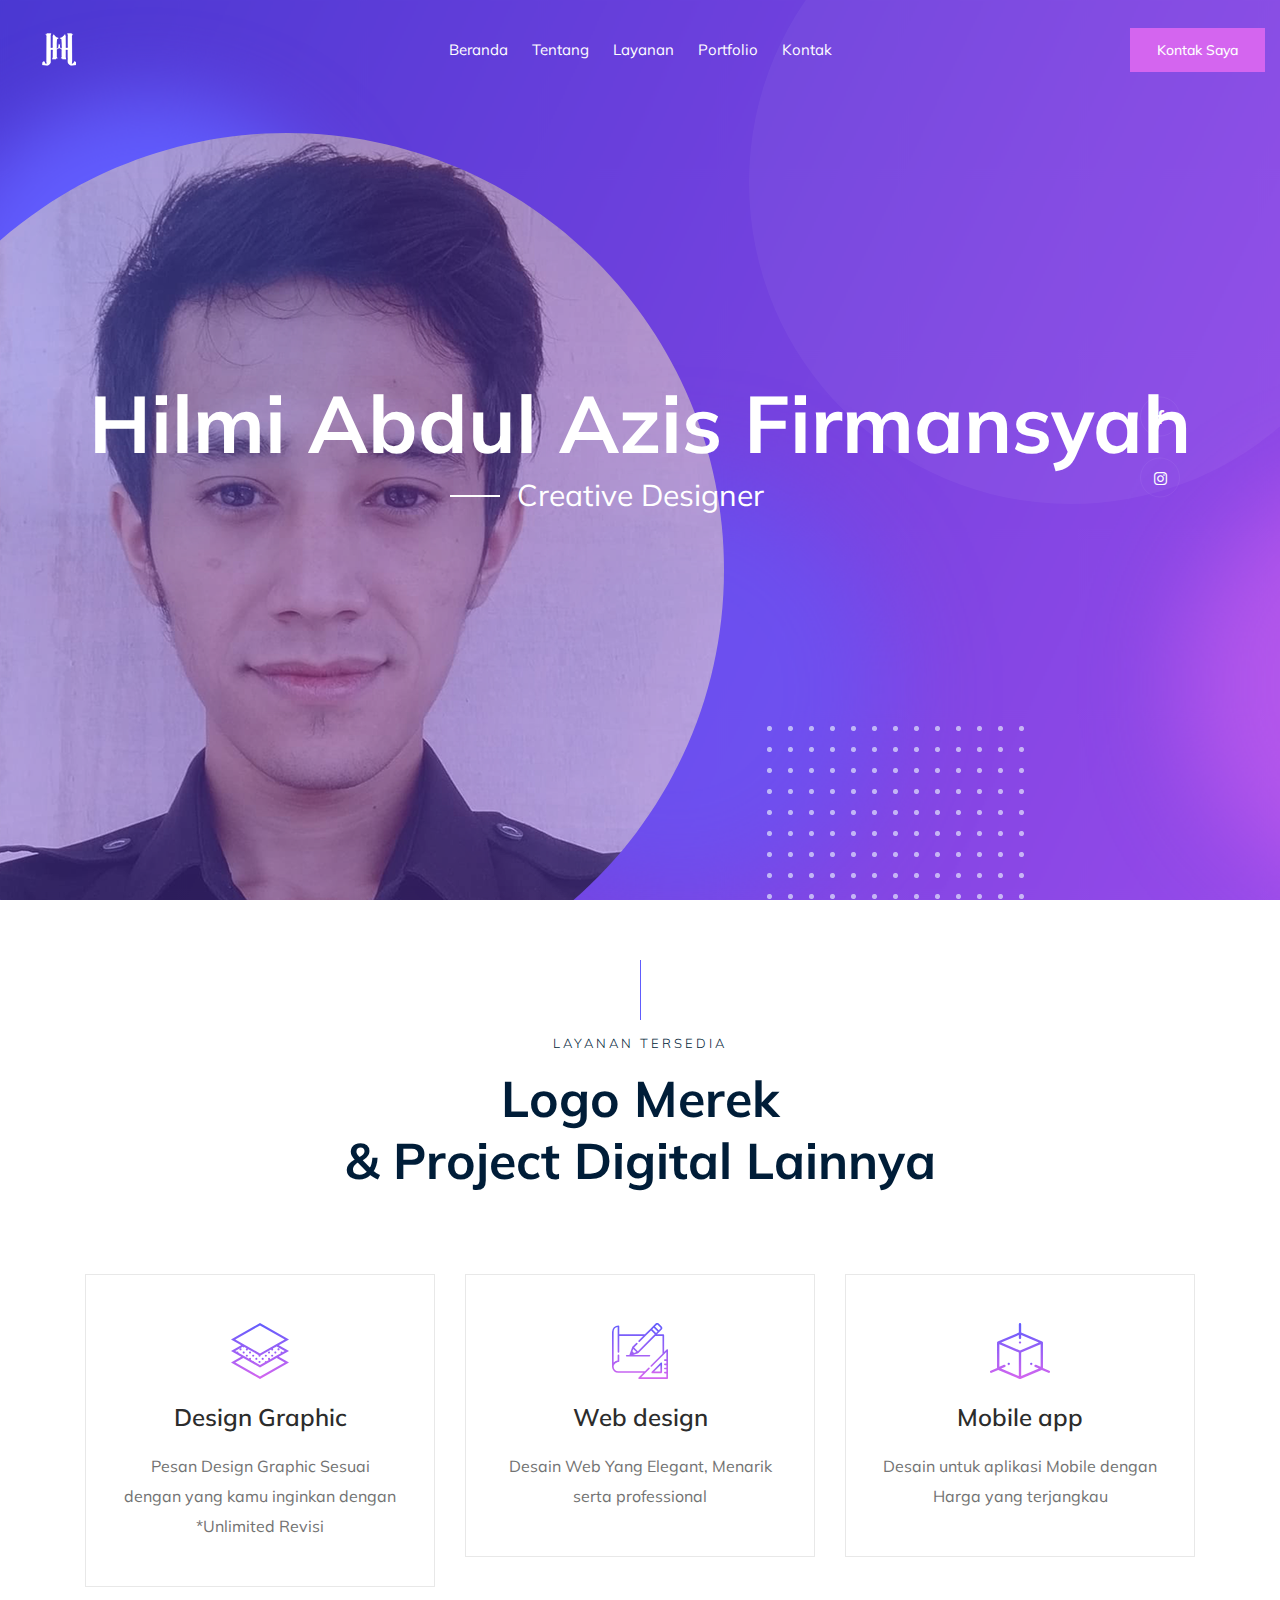
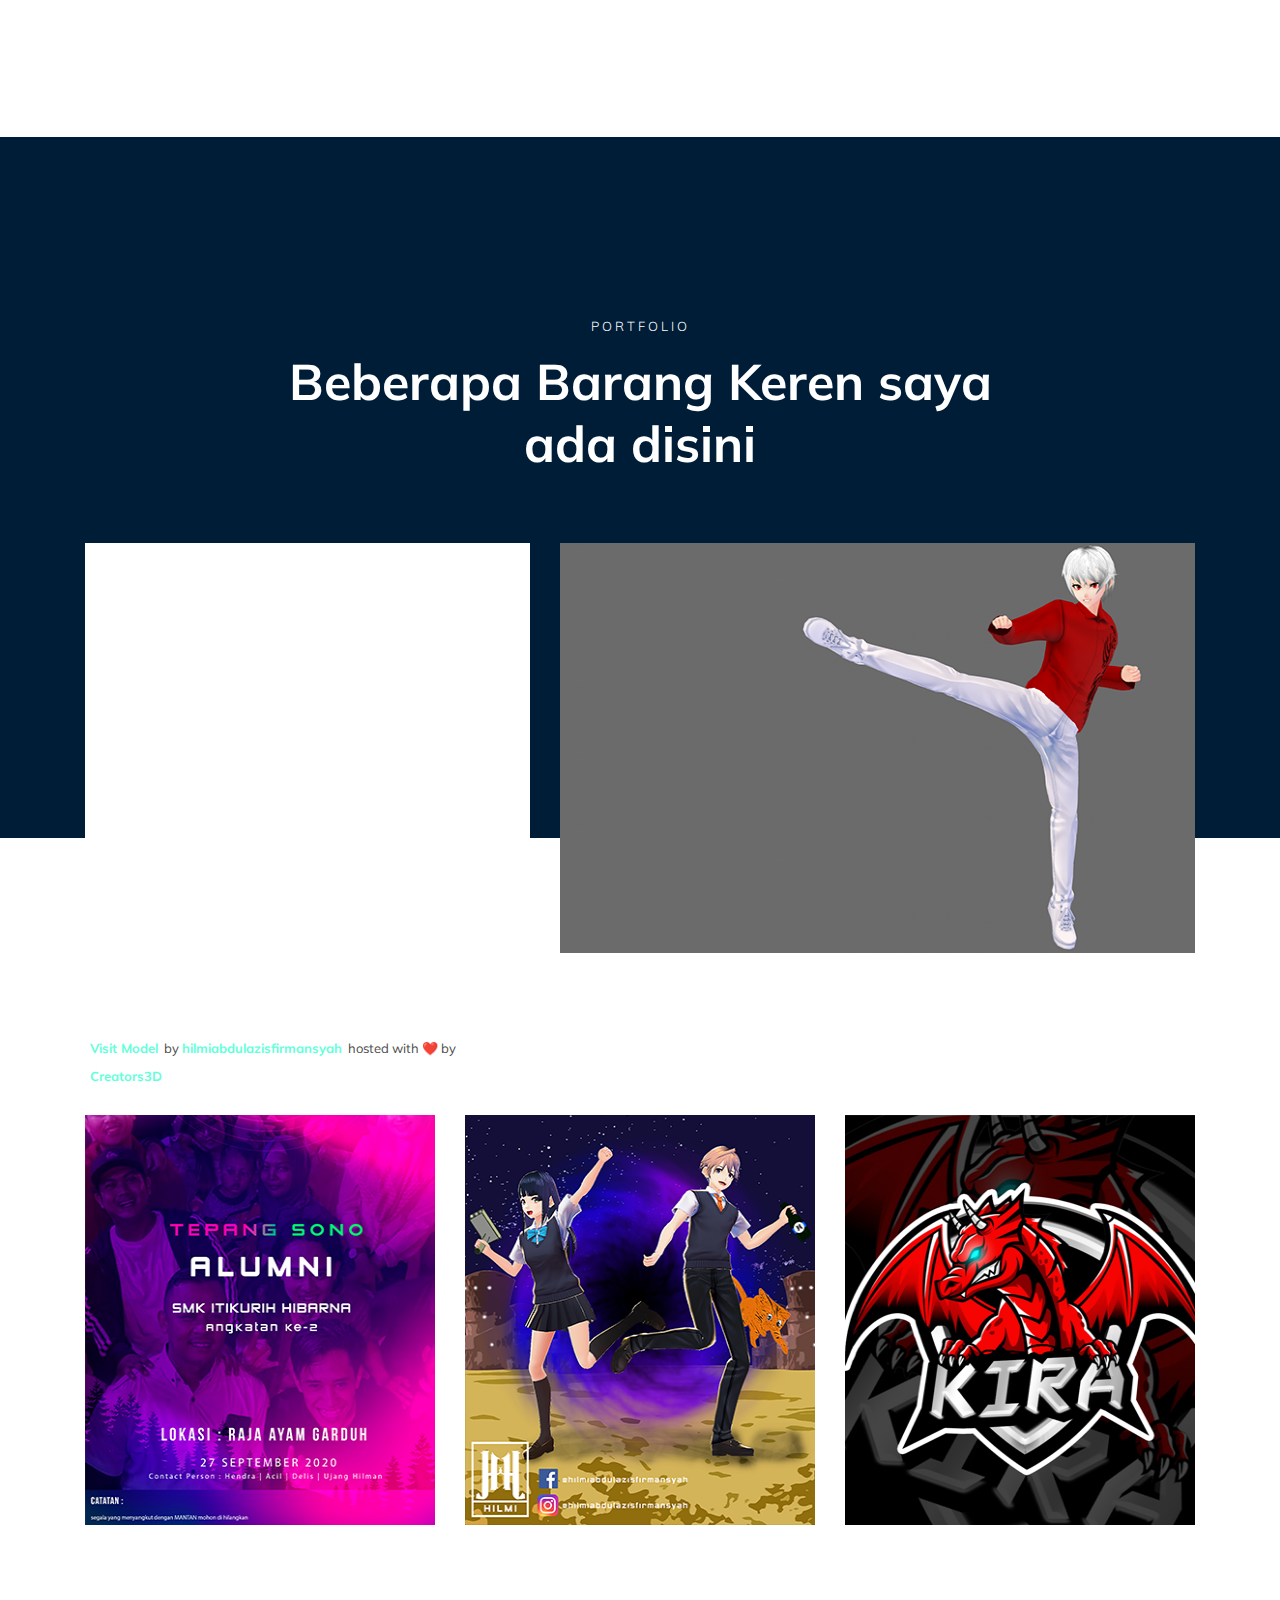
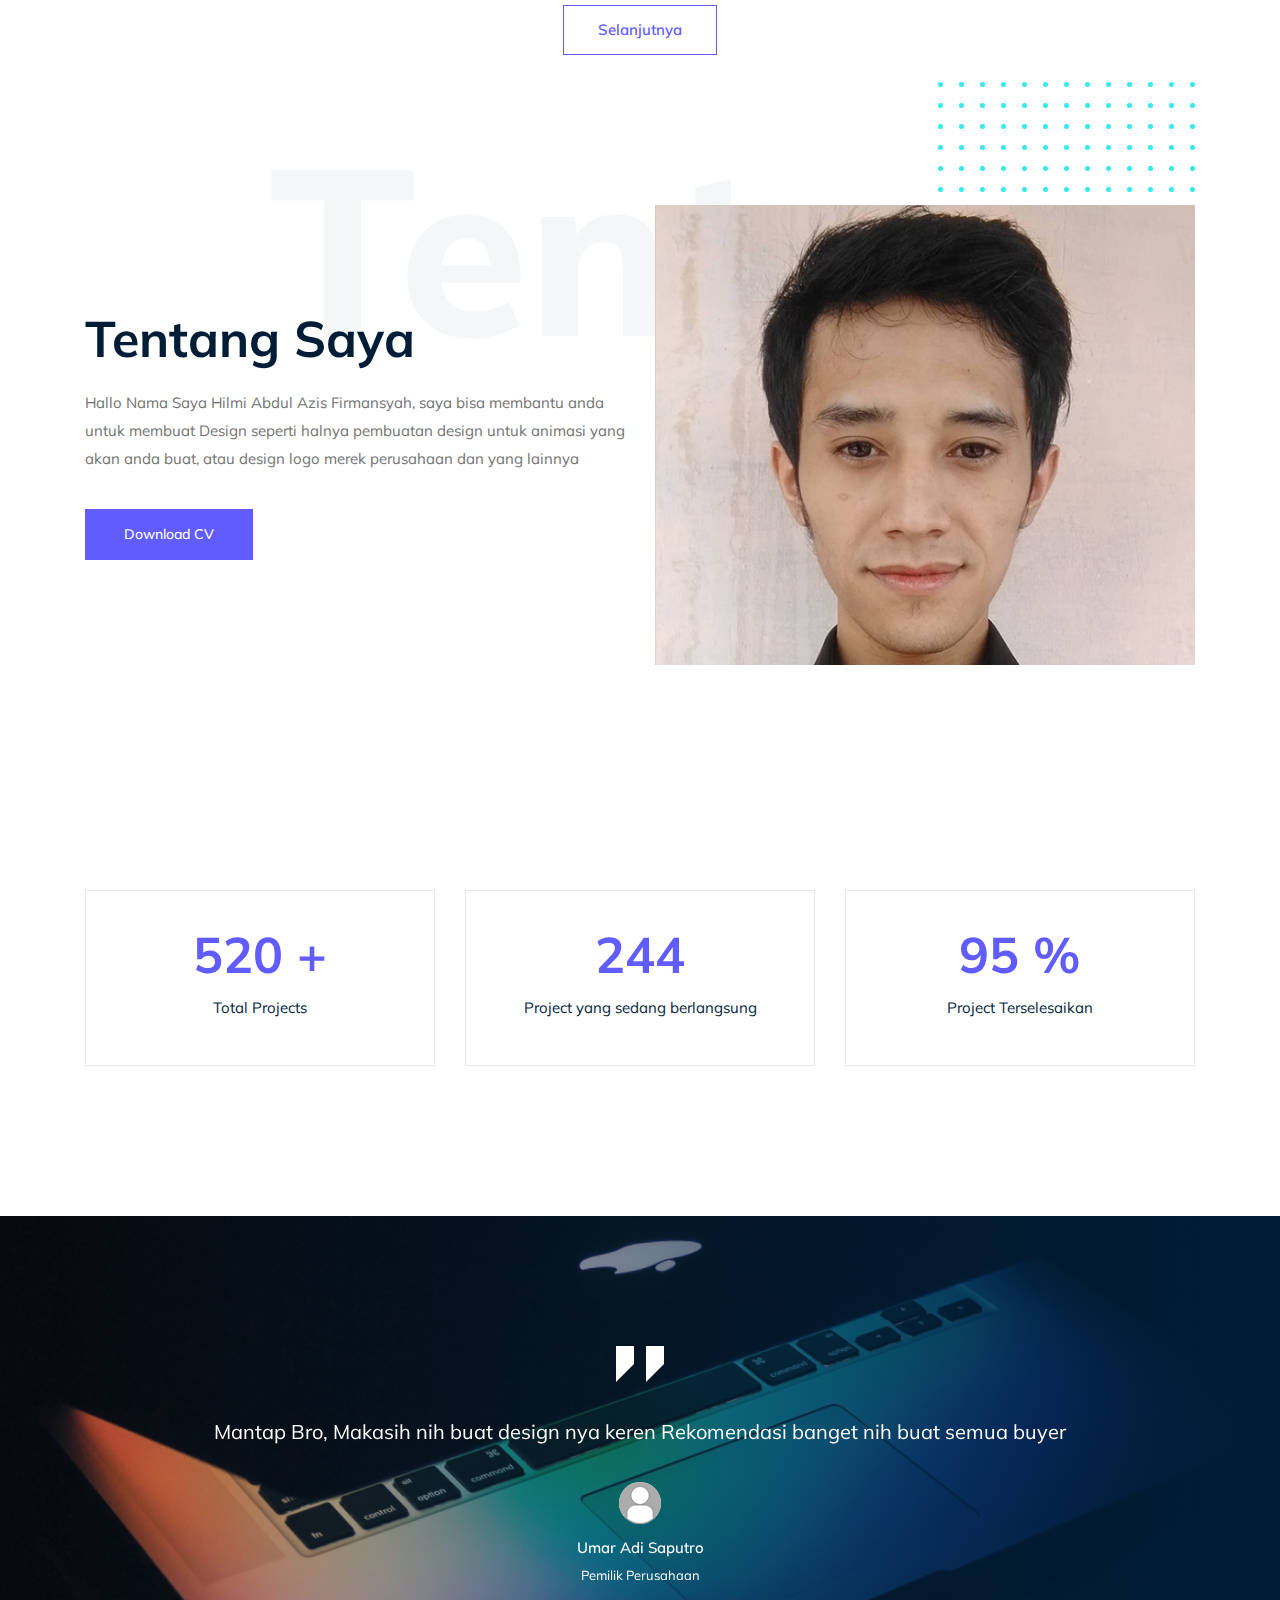
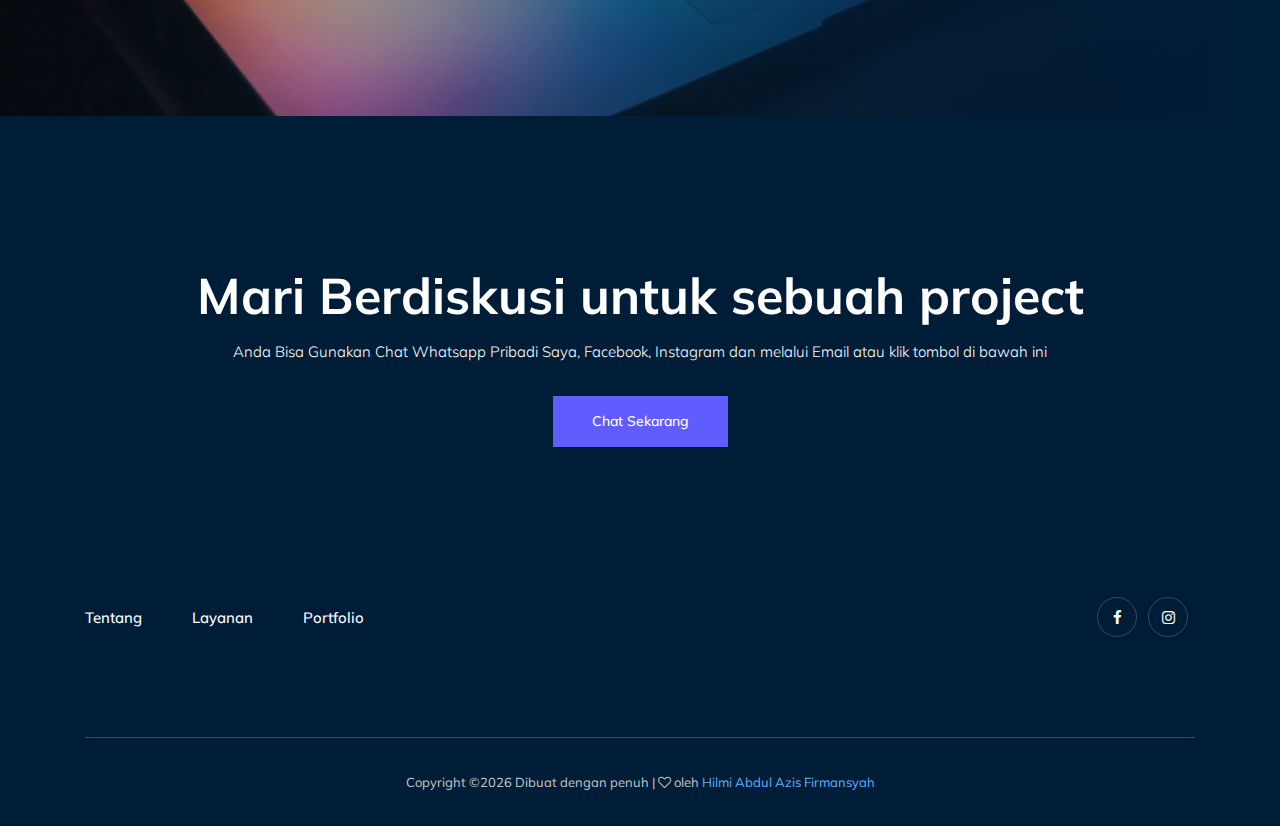
==== commit f0ec6710: "Update index.html" ====
--- a/index.html
+++ b/index.html
@@ -169,16 +169,15 @@
             <div class="row">
                 <div class="col-xl-5 col-md-5">
                     <div class="single_Portfolio">
-                        <div class="portfolio_thumb">
-                            <img src="img/portfolio/1.png" alt="">
-                        </div>
-                        <a href="img/portfolio/1.png" class="popup popup-image"></a>
-                        <div class="portfolio_hover">
-                            <div class="title">
-                                    <h3>Product Design</h3>
-                            </div>
-                        </div>
-                    </div>
+                       <div class="creators-embed-wrapper"><iframe allow="camera" width="640" height="480" src="https://v.creators3d.com/index.html?load=%2Fviews%2Fproduction%2Fitem%2F2020918%2F7401044110590366%2F7401044110590366.glb&amp;autorotate=true&amp;json-data=1600460768655&amp;decrypt=1&amp;webp=1&amp;gzip=true&amp;tv=120&amp;exp=0.96&amp;hdr-intensity=0.9&amp;le-probe=0.3&amp;hdr=19&amp;hdr-blur=true" frameborder="0" mozallowfullscreen="true" webkitallowfullscreen="true" style="background-color:white"></iframe>
+<p style="font-size: 13px; font-weight: normal; margin: 5px; color: #4A4A4A;">
+<a href="https://v.creators3d.com/index.html?load=%2Fviews%2Fproduction%2Fitem%2F2020918%2F7401044110590366%2F7401044110590366.glb&amp;autorotate=true&amp;json-data=1600460768655&amp;decrypt=1&amp;webp=1&amp;gzip=true&amp;tv=120&amp;exp=0.96&amp;hdr-intensity=0.9&amp;le-probe=0.3&amp;hdr=19&amp;hdr-blur=true" target="_blank" style="font-weight: bold; color: #64FFDA;">Visit Model</a>
+&nbsp;by <a target="_blank" style="font-weight: bold; color: #64FFDA;" href="https://www.creators3d.com/artist/13159/hilmiabdulazisfirmansyah">hilmiabdulazisfirmansyah</a>
+&nbsp;hosted with ❤️️ by <a href="https://www.creators3d.com/home?ref=embed&amp;var=13159" target="_blank" style="font-weight: bold; color: #64FFDA;">Creators3D</a>
+</p>
+</div>
+                    </div>
+                    
                 </div>
                 <div class="col-xl-7 col-md-7">
                     <div class="single_Portfolio">
@@ -451,4 +450,4 @@
     <script src="js/main.js"></script>
 </body>
 
-</html>+</html>
